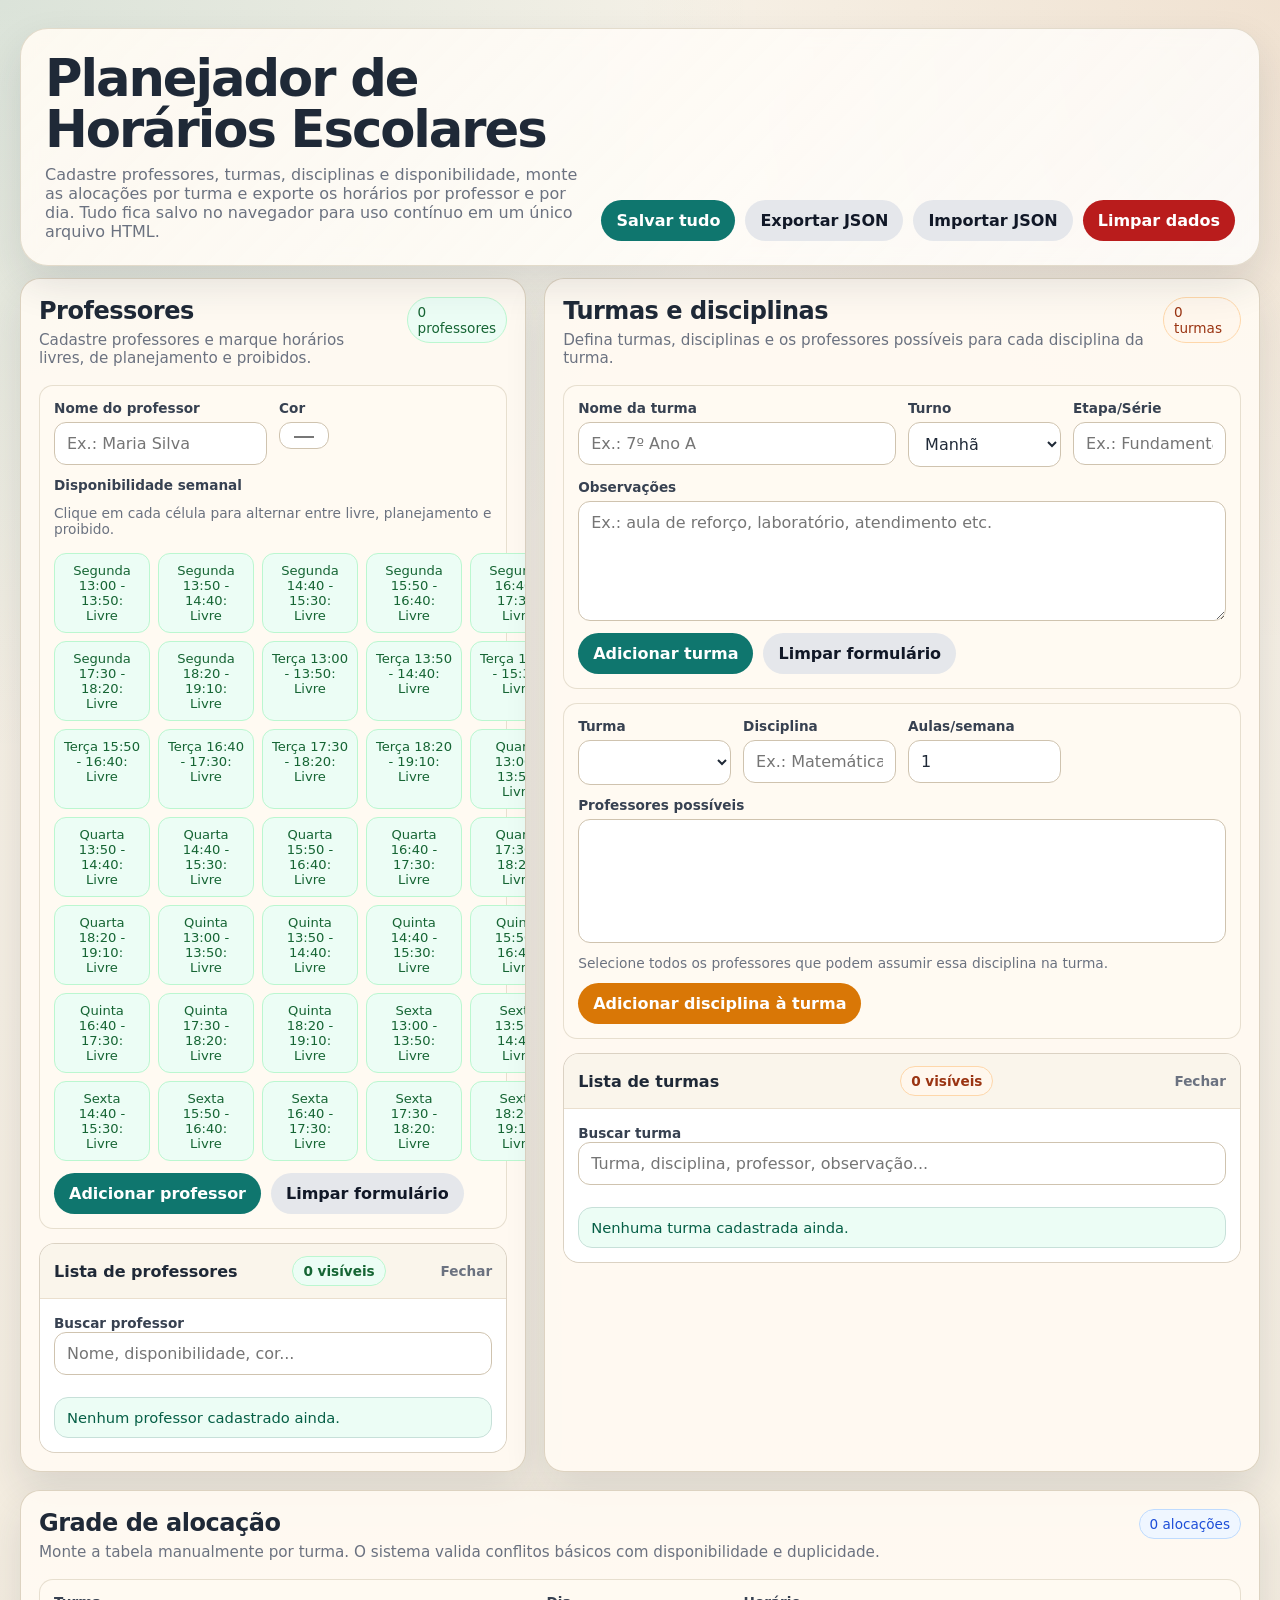
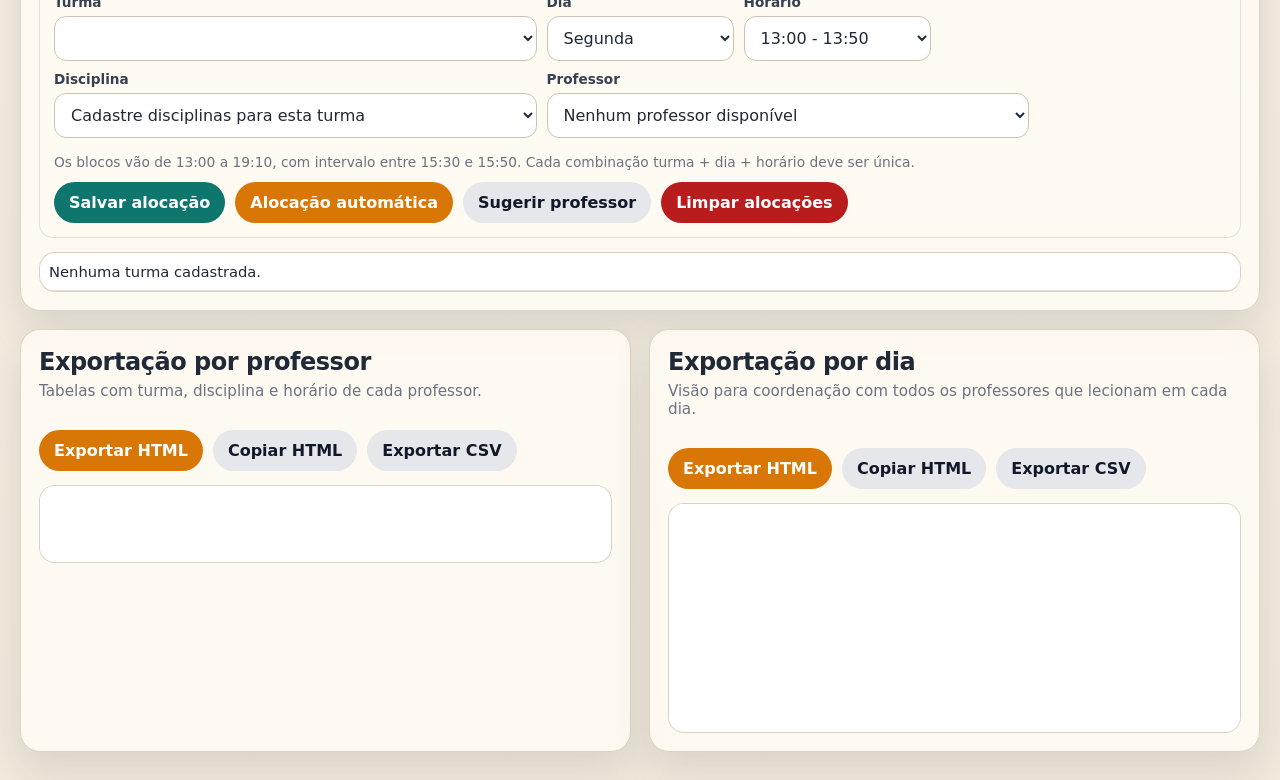
==== index.html @ a7132a52 "init" ====
<!DOCTYPE html>
<html lang="pt-BR">
<head>
  <meta charset="UTF-8" />
  <meta name="viewport" content="width=device-width, initial-scale=1.0" />
  <title>Planejador de Horários Escolares</title>
  <style>
    :root {
      --bg: #f3efe7;
      --panel: #fffaf2;
      --panel-2: #f7f0e3;
      --ink: #1f2937;
      --muted: #6b7280;
      --line: #d8cdb9;
      --accent: #0f766e;
      --accent-2: #b45309;
      --danger: #b91c1c;
      --success: #166534;
      --shadow: 0 18px 40px rgba(31, 41, 55, 0.12);
      --radius: 20px;
      --radius-sm: 14px;
      --slot: minmax(92px, 1fr);
    }

    * { box-sizing: border-box; }
    body {
      margin: 0;
      font-family: ui-sans-serif, system-ui, -apple-system, BlinkMacSystemFont, "Segoe UI", sans-serif;
      color: var(--ink);
      background:
        radial-gradient(circle at top left, rgba(15, 118, 110, 0.12), transparent 28%),
        radial-gradient(circle at top right, rgba(180, 83, 9, 0.10), transparent 24%),
        linear-gradient(180deg, #f7f2e8 0%, #f2eadc 100%);
      min-height: 100vh;
    }

    header {
      padding: 28px 20px 12px;
      max-width: 1500px;
      margin: 0 auto;
    }

    .hero {
      display: grid;
      grid-template-columns: 1.3fr auto;
      gap: 16px;
      align-items: end;
      padding: 24px;
      background: linear-gradient(135deg, rgba(255,250,242,0.95), rgba(255,255,255,0.75));
      border: 1px solid rgba(216, 205, 185, 0.7);
      border-radius: 28px;
      box-shadow: var(--shadow);
      backdrop-filter: blur(8px);
    }

    .hero h1 {
      margin: 0 0 10px;
      font-size: clamp(2rem, 4vw, 3.5rem);
      line-height: 1;
      letter-spacing: -0.04em;
    }

    .hero p {
      margin: 0;
      color: var(--muted);
      max-width: 72ch;
      font-size: 1rem;
    }

    .hero-actions {
      display: flex;
      gap: 10px;
      flex-wrap: wrap;
      justify-content: flex-end;
    }

    main {
      max-width: 1500px;
      margin: 0 auto;
      padding: 0 20px 28px;
    }

    .grid {
      display: grid;
      gap: 18px;
      grid-template-columns: repeat(12, 1fr);
    }

    .card {
      background: rgba(255, 250, 242, 0.92);
      border: 1px solid rgba(216, 205, 185, 0.85);
      border-radius: var(--radius);
      box-shadow: var(--shadow);
      overflow: hidden;
    }

    .card h2, .card h3 {
      margin: 0;
      letter-spacing: -0.02em;
    }

    .card-header {
      padding: 18px 18px 0;
      display: flex;
      justify-content: space-between;
      align-items: start;
      gap: 16px;
    }

    .card-header p {
      margin: 6px 0 0;
      color: var(--muted);
      font-size: 0.95rem;
    }

    .card-body { padding: 18px; }

    .panel {
      background: var(--panel);
      border: 1px solid rgba(216, 205, 185, 0.6);
      border-radius: var(--radius-sm);
      padding: 14px;
      margin-bottom: 14px;
    }

    .panel:last-child { margin-bottom: 0; }

    .form-grid {
      display: grid;
      gap: 12px;
      grid-template-columns: repeat(12, 1fr);
    }

    .field { grid-column: span 4; display: flex; flex-direction: column; gap: 6px; }
    .field.small { grid-column: span 2; }
    .field.medium { grid-column: span 3; }
    .field.large { grid-column: span 6; }
    .field.full { grid-column: 1 / -1; }

    label {
      font-size: 0.85rem;
      font-weight: 700;
      color: #374151;
    }

    input, select, textarea, button {
      font: inherit;
    }

    input, select, textarea {
      border: 1px solid #cfc3af;
      border-radius: 12px;
      background: #fff;
      padding: 11px 12px;
      color: var(--ink);
      outline: none;
    }

    input:focus, select:focus, textarea:focus {
      border-color: var(--accent);
      box-shadow: 0 0 0 3px rgba(15, 118, 110, 0.15);
    }

    textarea { min-height: 120px; resize: vertical; }

    .btn-row {
      display: flex;
      flex-wrap: wrap;
      gap: 10px;
      margin-top: 12px;
    }

    button {
      border: 0;
      border-radius: 999px;
      padding: 11px 15px;
      cursor: pointer;
      font-weight: 700;
      transition: transform 0.15s ease, opacity 0.15s ease, background 0.15s ease;
    }

    button:hover { transform: translateY(-1px); }
    button:active { transform: translateY(0); opacity: 0.92; }

    .primary { background: var(--accent); color: white; }
    .secondary { background: #d97706; color: white; }
    .ghost { background: #e5e7eb; color: #111827; }
    .danger { background: var(--danger); color: white; }
    .success { background: var(--success); color: white; }

    .list {
      display: grid;
      gap: 10px;
    }

    .collapsible-panel {
      margin-top: 14px;
      border: 1px solid rgba(207, 195, 175, 0.75);
      border-radius: 16px;
      background: #fff;
      overflow: hidden;
    }

    .collapsible-panel > summary {
      list-style: none;
      cursor: pointer;
      display: flex;
      align-items: center;
      justify-content: space-between;
      gap: 12px;
      padding: 12px 14px;
      background: #faf5eb;
      font-weight: 800;
      user-select: none;
    }

    .collapsible-panel > summary::-webkit-details-marker { display: none; }

    .collapsible-panel > summary::after {
      content: 'Abrir';
      font-size: 0.85rem;
      color: var(--muted);
      font-weight: 700;
    }

    .collapsible-panel[open] > summary::after { content: 'Fechar'; }

    .collapsible-content {
      padding: 14px;
      border-top: 1px solid #eadfce;
      background: #fff;
    }

    .search-box {
      margin-bottom: 12px;
    }

    .search-box input {
      width: 100%;
    }

    .item {
      border: 1px solid rgba(207, 195, 175, 0.75);
      border-radius: 14px;
      background: #fff;
      padding: 12px;
    }

    .item-top {
      display: flex;
      align-items: center;
      justify-content: space-between;
      gap: 12px;
      margin-bottom: 10px;
    }

    .item-title {
      font-weight: 800;
      font-size: 1rem;
    }

    .item-subtitle {
      color: var(--muted);
      font-size: 0.88rem;
      margin-top: 4px;
    }

    .chips {
      display: flex;
      flex-wrap: wrap;
      gap: 8px;
    }

    .chip {
      display: inline-flex;
      align-items: center;
      gap: 6px;
      padding: 6px 10px;
      border-radius: 999px;
      background: #eff6ff;
      color: #1d4ed8;
      font-size: 0.85rem;
      border: 1px solid #bfdbfe;
    }

    .chip.warm { background: #fff7ed; color: #9a3412; border-color: #fed7aa; }
    .chip.green { background: #ecfdf5; color: #166534; border-color: #bbf7d0; }
    .chip.red { background: #fef2f2; color: #b91c1c; border-color: #fecaca; }

    .availability {
      display: grid;
      gap: 8px;
      grid-template-columns: repeat(5, minmax(96px, 1fr));
      margin-top: 10px;
    }

    .availability .slot {
      border-radius: 12px;
      border: 1px solid #cfc3af;
      padding: 9px 8px;
      font-size: 0.82rem;
      text-align: center;
      cursor: pointer;
      user-select: none;
      background: #fff;
    }

    .availability .slot[data-state="free"] { background: #ecfdf5; border-color: #bbf7d0; color: #166534; }
    .availability .slot[data-state="planning"] { background: #fff7ed; border-color: #fdba74; color: #9a3412; }
    .availability .slot[data-state="forbidden"] { background: #fef2f2; border-color: #fecaca; color: #b91c1c; }

    .table-wrap {
      overflow: auto;
      border: 1px solid rgba(207, 195, 175, 0.75);
      border-radius: 16px;
      background: #fff;
    }

    table {
      border-collapse: collapse;
      width: 100%;
      min-width: 900px;
    }

    th, td {
      border-bottom: 1px solid #eadfce;
      padding: 10px 9px;
      vertical-align: top;
      text-align: left;
      font-size: 0.92rem;
    }

    th {
      background: #faf5eb;
      position: sticky;
      top: 0;
      z-index: 1;
    }

    .tag {
      display: inline-flex;
      align-items: center;
      gap: 6px;
      border-radius: 999px;
      padding: 4px 9px;
      margin: 0 6px 6px 0;
      background: #eff6ff;
      color: #1d4ed8;
      border: 1px solid #bfdbfe;
      font-size: 0.82rem;
      white-space: nowrap;
    }

    .tag.orange { background: #fff7ed; color: #9a3412; border-color: #fed7aa; }
    .tag.green { background: #ecfdf5; color: #166534; border-color: #bbf7d0; }
    .tag.gray { background: #f3f4f6; color: #374151; border-color: #d1d5db; }

    .schedule-grid {
      display: grid;
      gap: 10px;
      grid-template-columns: repeat(12, 1fr);
      align-items: start;
    }

    .schedule-grid .field.wide { grid-column: span 5; }
    .schedule-grid .field.narrow { grid-column: span 2; }
    .schedule-grid .field.xwide { grid-column: span 6; }

    .notice {
      border-radius: 14px;
      border: 1px solid #c7e0d9;
      background: #ecfdf5;
      color: #065f46;
      padding: 11px 12px;
      font-size: 0.92rem;
      margin-top: 10px;
    }

    .notice.warn {
      background: #fff7ed;
      border-color: #fed7aa;
      color: #9a3412;
    }

    .footer-actions {
      display: flex;
      flex-wrap: wrap;
      gap: 10px;
      margin-top: 14px;
    }

    .helper {
      color: var(--muted);
      font-size: 0.86rem;
      margin-top: 6px;
    }

    .hidden { display: none !important; }

    @media (max-width: 1100px) {
      .hero { grid-template-columns: 1fr; }
      .hero-actions { justify-content: flex-start; }
      .field, .field.small, .field.medium, .field.large, .schedule-grid .field.wide, .schedule-grid .field.narrow, .schedule-grid .field.xwide {
        grid-column: 1 / -1;
      }
      .availability { grid-template-columns: repeat(3, minmax(88px, 1fr)); }
    }

    @media (max-width: 700px) {
      .availability { grid-template-columns: repeat(2, minmax(88px, 1fr)); }
      .card-header, .item-top { flex-direction: column; align-items: flex-start; }
      table { min-width: 760px; }
    }
  </style>
</head>
<body>
  <header>
    <div class="hero">
      <div>
        <h1>Planejador de Horários Escolares</h1>
        <p>
          Cadastre professores, turmas, disciplinas e disponibilidade, monte as alocações por turma e exporte os horários por professor e por dia.
          Tudo fica salvo no navegador para uso contínuo em um único arquivo HTML.
        </p>
      </div>
      <div class="hero-actions">
        <button class="primary" id="btnSaveAll">Salvar tudo</button>
        <button class="ghost" id="btnExportJson">Exportar JSON</button>
        <button class="ghost" id="btnImportJson">Importar JSON</button>
        <button class="danger" id="btnResetAll">Limpar dados</button>
      </div>
    </div>
  </header>

  <main>
    <div class="grid">
      <section class="card" style="grid-column: span 5;">
        <div class="card-header">
          <div>
            <h2>Professores</h2>
            <p>Cadastre professores e marque horários livres, de planejamento e proibidos.</p>
          </div>
          <span class="chip green" id="teachersCount">0 professores</span>
        </div>
        <div class="card-body">
          <div class="panel">
            <div class="form-grid">
              <div class="field large">
                <label for="teacherName">Nome do professor</label>
                <input id="teacherName" placeholder="Ex.: Maria Silva" />
              </div>
              <div class="field medium">
                <label for="teacherColor">Cor</label>
                <input id="teacherColor" type="color" value="#0f766e" />
              </div>
              <div class="field full">
                <label>Disponibilidade semanal</label>
                <div class="helper">Clique em cada célula para alternar entre livre, planejamento e proibido.</div>
                <div class="availability" id="teacherAvailability"></div>
              </div>
            </div>
            <div class="btn-row">
              <button class="primary" id="btnAddTeacher">Adicionar professor</button>
              <button class="ghost" id="btnClearTeacherForm">Limpar formulário</button>
            </div>
          </div>
          <details class="collapsible-panel" id="teachersPanel">
            <summary>
              <span>Lista de professores</span>
              <span class="chip green" id="teachersVisibleCount">0 visíveis</span>
            </summary>
            <div class="collapsible-content">
              <div class="search-box">
                <label for="teacherSearch">Buscar professor</label>
                <input id="teacherSearch" placeholder="Nome, disponibilidade, cor..." />
              </div>
              <div class="list" id="teachersList"></div>
            </div>
          </details>
        </div>
      </section>

      <section class="card" style="grid-column: span 7;">
        <div class="card-header">
          <div>
            <h2>Turmas e disciplinas</h2>
            <p>Defina turmas, disciplinas e os professores possíveis para cada disciplina da turma.</p>
          </div>
          <span class="chip warm" id="classesCount">0 turmas</span>
        </div>
        <div class="card-body">
          <div class="panel">
            <div class="form-grid">
              <div class="field large">
                <label for="className">Nome da turma</label>
                <input id="className" placeholder="Ex.: 7º Ano A" />
              </div>
              <div class="field medium">
                <label for="classShift">Turno</label>
                <select id="classShift">
                  <option value="Manhã">Manhã</option>
                  <option value="Tarde">Tarde</option>
                  <option value="Noite">Noite</option>
                </select>
              </div>
              <div class="field medium">
                <label for="classGrade">Etapa/Série</label>
                <input id="classGrade" placeholder="Ex.: Fundamental II" />
              </div>
              <div class="field full">
                <label for="classNotes">Observações</label>
                <textarea id="classNotes" placeholder="Ex.: aula de reforço, laboratório, atendimento etc."></textarea>
              </div>
            </div>
            <div class="btn-row">
              <button class="primary" id="btnAddClass">Adicionar turma</button>
              <button class="ghost" id="btnClearClassForm">Limpar formulário</button>
            </div>
          </div>
          <div class="panel">
            <div class="form-grid">
              <div class="field medium">
                <label for="subjectClass">Turma</label>
                <select id="subjectClass"></select>
              </div>
              <div class="field medium">
                <label for="subjectName">Disciplina</label>
                <input id="subjectName" placeholder="Ex.: Matemática" />
              </div>
              <div class="field medium">
                <label for="subjectWeekly">Aulas/semana</label>
                <input id="subjectWeekly" type="number" min="0" value="1" />
              </div>
              <div class="field full">
                <label for="subjectTeachers">Professores possíveis</label>
                <select id="subjectTeachers" multiple size="5"></select>
                <div class="helper">Selecione todos os professores que podem assumir essa disciplina na turma.</div>
              </div>
            </div>
            <div class="btn-row">
              <button class="secondary" id="btnAddSubject">Adicionar disciplina à turma</button>
            </div>
          </div>
          <details class="collapsible-panel" id="classesPanel">
            <summary>
              <span>Lista de turmas</span>
              <span class="chip warm" id="classesVisibleCount">0 visíveis</span>
            </summary>
            <div class="collapsible-content">
              <div class="search-box">
                <label for="classSearch">Buscar turma</label>
                <input id="classSearch" placeholder="Turma, disciplina, professor, observação..." />
              </div>
              <div class="list" id="classesList"></div>
            </div>
          </details>
        </div>
      </section>

      <section class="card" style="grid-column: span 12;">
        <div class="card-header">
          <div>
            <h2>Grade de alocação</h2>
            <p>Monte a tabela manualmente por turma. O sistema valida conflitos básicos com disponibilidade e duplicidade.</p>
          </div>
          <span class="chip" id="allocationsCount">0 alocações</span>
        </div>
        <div class="card-body">
          <div class="panel">
            <div class="schedule-grid">
              <div class="field wide">
                <label for="scheduleClass">Turma</label>
                <select id="scheduleClass"></select>
              </div>
              <div class="field narrow">
                <label for="scheduleDay">Dia</label>
                <select id="scheduleDay"></select>
              </div>
              <div class="field narrow">
                <label for="schedulePeriod">Horário</label>
                <select id="schedulePeriod"></select>
              </div>
              <div class="field wide">
                <label for="scheduleSubject">Disciplina</label>
                <select id="scheduleSubject"></select>
              </div>
              <div class="field wide">
                <label for="scheduleTeacher">Professor</label>
                <select id="scheduleTeacher"></select>
              </div>
              <div class="field full">
                <div class="helper">Os blocos vão de 13:00 a 19:10, com intervalo entre 15:30 e 15:50. Cada combinação turma + dia + horário deve ser única.</div>
              </div>
            </div>
            <div class="btn-row">
              <button class="primary" id="btnAddAllocation">Salvar alocação</button>
              <button class="secondary" id="btnAutoAllocate">Alocação automática</button>
              <button class="ghost" id="btnAutoSuggest">Sugerir professor</button>
              <button class="danger" id="btnClearAllocations">Limpar alocações</button>
            </div>
            <div class="notice warn hidden" id="allocationWarning"></div>
          </div>
          <div class="table-wrap">
            <table id="scheduleTable"></table>
          </div>
        </div>
      </section>

      <section class="card" style="grid-column: span 6;">
        <div class="card-header">
          <div>
            <h2>Exportação por professor</h2>
            <p>Tabelas com turma, disciplina e horário de cada professor.</p>
          </div>
        </div>
        <div class="card-body">
          <div class="btn-row">
            <button class="secondary" id="btnExportTeachersHtml">Exportar HTML</button>
            <button class="ghost" id="btnCopyTeachersHtml">Copiar HTML</button>
            <button class="ghost" id="btnExportTeachersCsv">Exportar CSV</button>
          </div>
          <div class="table-wrap" style="margin-top: 14px;">
            <table id="teachersExportTable"></table>
          </div>
        </div>
      </section>

      <section class="card" style="grid-column: span 6;">
        <div class="card-header">
          <div>
            <h2>Exportação por dia</h2>
            <p>Visão para coordenação com todos os professores que lecionam em cada dia.</p>
          </div>
        </div>
        <div class="card-body">
          <div class="btn-row">
            <button class="secondary" id="btnExportDaysHtml">Exportar HTML</button>
            <button class="ghost" id="btnCopyDaysHtml">Copiar HTML</button>
            <button class="ghost" id="btnExportDaysCsv">Exportar CSV</button>
          </div>
          <div class="table-wrap" style="margin-top: 14px;">
            <table id="daysExportTable"></table>
          </div>
        </div>
      </section>
    </div>
  </main>

  <input id="fileImport" type="file" accept="application/json" class="hidden" />

  <script>
    const STORAGE_KEY = 'planejador-horarios-escolares-v1';
    const DAYS = ['Segunda', 'Terça', 'Quarta', 'Quinta', 'Sexta'];
    const PERIOD_SLOTS = [
      { key: '1', label: '13:00 - 13:50' },
      { key: '2', label: '13:50 - 14:40' },
      { key: '3', label: '14:40 - 15:30' },
      { key: '4', label: '15:50 - 16:40' },
      { key: '5', label: '16:40 - 17:30' },
      { key: '6', label: '17:30 - 18:20' },
      { key: '7', label: '18:20 - 19:10' }
    ];
    const PERIOD_KEYS = PERIOD_SLOTS.map((slot) => slot.key);
    const AVAIL_STATES = ['free', 'planning', 'forbidden'];
    const AVAIL_LABELS = { free: 'Livre', planning: 'Planejamento', forbidden: 'Proibido' };
    const DEFAULT_STATE = 'free';

    const state = loadState();
    let teacherAvailabilityDraft = createBlankAvailability();
    let editingTeacherId = null;

    const els = {
      teacherName: document.getElementById('teacherName'),
      teacherColor: document.getElementById('teacherColor'),
      teacherAvailability: document.getElementById('teacherAvailability'),
      teacherSearch: document.getElementById('teacherSearch'),
      teachersList: document.getElementById('teachersList'),
      teachersCount: document.getElementById('teachersCount'),
      teachersVisibleCount: document.getElementById('teachersVisibleCount'),
      teachersPanel: document.getElementById('teachersPanel'),
      btnAddTeacher: document.getElementById('btnAddTeacher'),
      btnClearTeacherForm: document.getElementById('btnClearTeacherForm'),
      className: document.getElementById('className'),
      classShift: document.getElementById('classShift'),
      classGrade: document.getElementById('classGrade'),
      classNotes: document.getElementById('classNotes'),
      classSearch: document.getElementById('classSearch'),
      classesList: document.getElementById('classesList'),
      classesCount: document.getElementById('classesCount'),
      classesVisibleCount: document.getElementById('classesVisibleCount'),
      classesPanel: document.getElementById('classesPanel'),
      btnAddClass: document.getElementById('btnAddClass'),
      btnClearClassForm: document.getElementById('btnClearClassForm'),
      subjectClass: document.getElementById('subjectClass'),
      subjectName: document.getElementById('subjectName'),
      subjectWeekly: document.getElementById('subjectWeekly'),
      subjectTeachers: document.getElementById('subjectTeachers'),
      btnAddSubject: document.getElementById('btnAddSubject'),
      scheduleClass: document.getElementById('scheduleClass'),
      scheduleDay: document.getElementById('scheduleDay'),
      schedulePeriod: document.getElementById('schedulePeriod'),
      scheduleSubject: document.getElementById('scheduleSubject'),
      scheduleTeacher: document.getElementById('scheduleTeacher'),
      btnAddAllocation: document.getElementById('btnAddAllocation'),
      btnAutoAllocate: document.getElementById('btnAutoAllocate'),
      btnAutoSuggest: document.getElementById('btnAutoSuggest'),
      btnClearAllocations: document.getElementById('btnClearAllocations'),
      allocationWarning: document.getElementById('allocationWarning'),
      scheduleTable: document.getElementById('scheduleTable'),
      teachersExportTable: document.getElementById('teachersExportTable'),
      daysExportTable: document.getElementById('daysExportTable'),
      allocationsCount: document.getElementById('allocationsCount'),
      btnSaveAll: document.getElementById('btnSaveAll'),
      btnExportJson: document.getElementById('btnExportJson'),
      btnImportJson: document.getElementById('btnImportJson'),
      btnResetAll: document.getElementById('btnResetAll'),
      fileImport: document.getElementById('fileImport'),
      btnExportTeachersHtml: document.getElementById('btnExportTeachersHtml'),
      btnCopyTeachersHtml: document.getElementById('btnCopyTeachersHtml'),
      btnExportTeachersCsv: document.getElementById('btnExportTeachersCsv'),
      btnExportDaysHtml: document.getElementById('btnExportDaysHtml'),
      btnCopyDaysHtml: document.getElementById('btnCopyDaysHtml'),
      btnExportDaysCsv: document.getElementById('btnExportDaysCsv')
    };

    function loadState() {
      try {
        const raw = localStorage.getItem(STORAGE_KEY);
        if (!raw) return { teachers: [], classes: [], allocations: [] };
        const parsed = JSON.parse(raw);
        return {
          teachers: Array.isArray(parsed.teachers) ? parsed.teachers : [],
          classes: Array.isArray(parsed.classes) ? parsed.classes : [],
          allocations: Array.isArray(parsed.allocations) ? parsed.allocations : []
        };
      } catch (error) {
        return { teachers: [], classes: [], allocations: [] };
      }
    }

    function saveState() {
      localStorage.setItem(STORAGE_KEY, JSON.stringify(state));
      renderAll();
    }

    function uid(prefix) {
      return `${prefix}_${Math.random().toString(36).slice(2, 9)}_${Date.now().toString(36)}`;
    }

    function getPeriodSlot(periodKey) {
      return PERIOD_SLOTS.find((slot) => slot.key === String(periodKey));
    }

    function getPeriodLabel(periodKey) {
      return getPeriodSlot(periodKey)?.label || String(periodKey);
    }

    function createBlankAvailability(source = {}) {
      const availability = {};
      DAYS.forEach((day) => {
        availability[day] = {};
        PERIOD_KEYS.forEach((period) => {
          availability[day][period] = source?.[day]?.[period] || DEFAULT_STATE;
        });
      });
      return availability;
    }

    function normalizeTeacher(teacher) {
      return {
        id: teacher.id || uid('teacher'),
        name: teacher.name || '',
        color: teacher.color || '#0f766e',
        availability: createBlankAvailability(teacher.availability)
      };
    }

    function normalizeClass(room) {
      return {
        id: room.id || uid('class'),
        name: room.name || '',
        shift: room.shift || 'Manhã',
        grade: room.grade || '',
        notes: room.notes || '',
        subjects: Array.isArray(room.subjects) ? room.subjects.map((subject) => ({
          id: subject.id || uid('subject'),
          name: subject.name || '',
          weekly: Number(subject.weekly || 0),
          teacherIds: Array.isArray(subject.teacherIds) ? subject.teacherIds : []
        })) : []
      };
    }

    function setMessage(target, text, visible = true) {
      target.textContent = text;
      target.classList.toggle('hidden', !visible);
    }

    function clearTeacherForm() {
      els.teacherName.value = '';
      els.teacherColor.value = '#0f766e';
      editingTeacherId = null;
      teacherAvailabilityDraft = createBlankAvailability();
      renderTeacherAvailabilityEditor();
      updateTeacherFormButton();
    }

    function clearClassForm() {
      els.className.value = '';
      els.classShift.value = 'Manhã';
      els.classGrade.value = '';
      els.classNotes.value = '';
    }

    function renderTeacherAvailabilityEditor() {
      els.teacherAvailability.innerHTML = '';
      DAYS.forEach((day) => {
        PERIOD_KEYS.forEach((period) => {
          const slot = document.createElement('div');
          slot.className = 'slot';
          slot.dataset.day = day;
          slot.dataset.period = period;
          slot.dataset.state = teacherAvailabilityDraft[day][period];
          slot.textContent = `${day} ${getPeriodLabel(period)}: ${AVAIL_LABELS[teacherAvailabilityDraft[day][period]]}`;
          slot.addEventListener('click', () => {
            const currentIndex = AVAIL_STATES.indexOf(teacherAvailabilityDraft[day][period]);
            const next = AVAIL_STATES[(currentIndex + 1) % AVAIL_STATES.length];
            teacherAvailabilityDraft[day][period] = next;
            renderTeacherAvailabilityEditor();
          });
          els.teacherAvailability.appendChild(slot);
        });
      });
    }

    function renderTeacherCards() {
      const query = (els.teacherSearch.value || '').trim().toLowerCase();
      const filteredTeachers = state.teachers.filter((teacher) => matchesTeacherSearch(teacher, query));
      els.teachersVisibleCount.textContent = `${filteredTeachers.length} visíveis`;
      els.teachersList.innerHTML = '';
      els.teachersCount.textContent = `${state.teachers.length} professor${state.teachers.length === 1 ? '' : 'es'}`;
      if (!state.teachers.length) {
        els.teachersList.innerHTML = '<div class="notice">Nenhum professor cadastrado ainda.</div>';
        return;
      }
      if (!filteredTeachers.length) {
        els.teachersList.innerHTML = '<div class="notice">Nenhum professor encontrado para a busca.</div>';
        return;
      }
      filteredTeachers.forEach((teacher) => {
        const item = document.createElement('div');
        item.className = 'item';
        const freeCount = countAvailability(teacher.availability, 'free');
        const planningCount = countAvailability(teacher.availability, 'planning');
        const forbiddenCount = countAvailability(teacher.availability, 'forbidden');
        item.innerHTML = `
          <div class="item-top">
            <div>
              <div class="item-title">${escapeHtml(teacher.name)}</div>
              <div class="item-subtitle">${freeCount} livres, ${planningCount} planejamento, ${forbiddenCount} proibidos</div>
            </div>
            <div class="btn-row" style="margin-top:0;">
              <button class="ghost" data-action="edit">Editar</button>
              <button class="ghost" data-action="duplicate">Duplicar</button>
              <button class="danger" data-action="delete">Excluir</button>
            </div>
          </div>
          <div class="chips">
            <span class="chip" style="background:${teacher.color}18;color:${teacher.color};border-color:${teacher.color}33;">${escapeHtml(teacher.name)}</span>
          </div>
          <div class="availability"></div>
        `;
        const availabilityWrap = item.querySelector('.availability');
        DAYS.forEach((day) => {
          PERIOD_KEYS.forEach((period) => {
            const stateClass = teacher.availability[day][period];
            const slot = document.createElement('div');
            slot.className = 'slot';
            slot.dataset.state = stateClass;
            slot.textContent = `${day.slice(0, 3)} ${getPeriodLabel(period)}: ${AVAIL_LABELS[stateClass]}`;
            availabilityWrap.appendChild(slot);
          });
        });
        item.querySelector('[data-action="delete"]').addEventListener('click', () => deleteTeacher(teacher.id));
        item.querySelector('[data-action="edit"]').addEventListener('click', () => editTeacher(teacher.id));
        item.querySelector('[data-action="duplicate"]').addEventListener('click', () => duplicateTeacher(teacher.id));
        els.teachersList.appendChild(item);
      });
    }

    function updateTeacherFormButton() {
      els.btnAddTeacher.textContent = editingTeacherId ? 'Salvar professor' : 'Adicionar professor';
    }

    function renderClassCards() {
      const query = (els.classSearch.value || '').trim().toLowerCase();
      const filteredClasses = state.classes.filter((room) => matchesClassSearch(room, query));
      els.classesVisibleCount.textContent = `${filteredClasses.length} visíveis`;
      els.classesList.innerHTML = '';
      els.classesCount.textContent = `${state.classes.length} turma${state.classes.length === 1 ? '' : 's'}`;
      if (!state.classes.length) {
        els.classesList.innerHTML = '<div class="notice">Nenhuma turma cadastrada ainda.</div>';
        return;
      }
      if (!filteredClasses.length) {
        els.classesList.innerHTML = '<div class="notice">Nenhuma turma encontrada para a busca.</div>';
        return;
      }
      filteredClasses.forEach((room) => {
        const item = document.createElement('div');
        item.className = 'item';
        const subjectTags = room.subjects.length
          ? room.subjects.map((subject) => {
              const teacherNames = subject.teacherIds.map((id) => getTeacherById(id)?.name).filter(Boolean);
              return `<span class="tag ${teacherNames.length ? 'green' : 'gray'}">${escapeHtml(subject.name)} • ${subject.weekly}aulas • ${escapeHtml(teacherNames.join(', ') || 'sem professor')}</span>`;
            }).join('')
          : '<span class="tag gray">Sem disciplinas</span>';
        item.innerHTML = `
          <div class="item-top">
            <div>
              <div class="item-title">${escapeHtml(room.name)}</div>
              <div class="item-subtitle">${escapeHtml(room.shift)} ${room.grade ? '• ' + escapeHtml(room.grade) : ''}</div>
            </div>
            <div class="btn-row" style="margin-top:0;">
              <button class="ghost" data-action="duplicate">Duplicar</button>
              <button class="danger" data-action="delete">Excluir</button>
            </div>
          </div>
          <div class="chips">${subjectTags}</div>
          ${room.notes ? `<div class="notice" style="margin-top:10px;">${escapeHtml(room.notes)}</div>` : ''}
        `;
        item.querySelector('[data-action="delete"]').addEventListener('click', () => deleteClass(room.id));
        item.querySelector('[data-action="duplicate"]').addEventListener('click', () => duplicateClass(room.id));
        els.classesList.appendChild(item);
      });
    }

    function renderDropdowns() {
      fillSelect(els.subjectClass, state.classes.map((room) => ({ value: room.id, label: room.name })));
      fillSelect(els.scheduleClass, state.classes.map((room) => ({ value: room.id, label: room.name })));
      fillSelect(els.scheduleDay, DAYS.map((day) => ({ value: day, label: day })));
      fillSelect(els.schedulePeriod, PERIOD_SLOTS.map((slot) => ({ value: slot.key, label: slot.label })));
      fillSelect(els.subjectTeachers, state.teachers.map((teacher) => ({ value: teacher.id, label: teacher.name })));
      updateSubjectOptions();
      updateTeacherOptions();
    }

    function fillSelect(select, items) {
      const current = select.value;
      select.innerHTML = '';
      items.forEach((item) => {
        const option = document.createElement('option');
        option.value = item.value;
        option.textContent = item.label;
        select.appendChild(option);
      });
      if (items.some((item) => item.value === current)) select.value = current;
    }

    function updateSubjectOptions() {
      const classId = els.scheduleClass.value || state.classes[0]?.id;
      const room = state.classes.find((item) => item.id === classId);
      const current = els.scheduleSubject.value;
      els.scheduleSubject.innerHTML = '';
      if (!room || !room.subjects.length) {
        const option = document.createElement('option');
        option.value = '';
        option.textContent = 'Cadastre disciplinas para esta turma';
        els.scheduleSubject.appendChild(option);
        updateTeacherOptions();
        return;
      }
      room.subjects.forEach((subject) => {
        const option = document.createElement('option');
        option.value = subject.id;
        option.textContent = `${subject.name} (${subject.weekly} aulas)`;
        els.scheduleSubject.appendChild(option);
      });
      if (room.subjects.some((subject) => subject.id === current)) els.scheduleSubject.value = current;
      updateTeacherOptions();
    }

    function updateTeacherOptions() {
      const classId = els.scheduleClass.value || state.classes[0]?.id;
      const room = state.classes.find((item) => item.id === classId);
      const subject = room?.subjects.find((item) => item.id === els.scheduleSubject.value);
      const current = els.scheduleTeacher.value;
      els.scheduleTeacher.innerHTML = '';
      const candidates = subject?.teacherIds?.length
        ? subject.teacherIds.map((id) => getTeacherById(id)).filter(Boolean)
        : state.teachers;
      if (!candidates.length) {
        const option = document.createElement('option');
        option.value = '';
        option.textContent = 'Nenhum professor disponível';
        els.scheduleTeacher.appendChild(option);
        return;
      }
      candidates.forEach((teacher) => {
        const option = document.createElement('option');
        option.value = teacher.id;
        option.textContent = teacher.name;
        els.scheduleTeacher.appendChild(option);
      });
      if (candidates.some((teacher) => teacher.id === current)) els.scheduleTeacher.value = current;
    }

    function renderScheduleTable() {
      els.allocationsCount.textContent = `${state.allocations.length} alocaç${state.allocations.length === 1 ? 'ão' : 'ões'}`;
      if (!state.classes.length) {
        els.scheduleTable.innerHTML = '<tr><td>Nenhuma turma cadastrada.</td></tr>';
        return;
      }
      const room = state.classes.find((item) => item.id === els.scheduleClass.value) || state.classes[0];
      const allocationsByKey = new Map(
        state.allocations
          .filter((allocation) => allocation.classId === room.id)
          .map((allocation) => [`${allocation.day}-${allocation.period}`, allocation])
      );
      const header = ['Dia', ...PERIOD_SLOTS.map((slot) => slot.label), 'Ações'];
      let html = '<thead><tr>' + header.map((value) => `<th>${escapeHtml(value)}</th>`).join('') + '</tr></thead><tbody>';
      DAYS.forEach((day) => {
        html += `<tr><th>${escapeHtml(day)}</th>`;
        PERIOD_KEYS.forEach((period) => {
          const allocation = allocationsByKey.get(`${day}-${period}`);
          if (!allocation) {
            html += '<td>—</td>';
            return;
          }
          const teacher = getTeacherById(allocation.teacherId);
          html += `<td><strong>${escapeHtml(allocation.subjectName)}</strong><br>${teacher ? escapeHtml(teacher.name) : 'Professor removido'}</td>`;
        });
        html += `<td><button class="ghost" data-clear="${day}">Limpar linha</button></td>`;
        html += '</tr>';
      });
      html += '</tbody>';
      els.scheduleTable.innerHTML = html;
      els.scheduleTable.querySelectorAll('[data-clear]').forEach((button) => {
        button.addEventListener('click', () => clearDayAllocations(room.id, button.dataset.clear));
      });
    }

    function renderTeachersExport() {
      const header = ['Professor', ...DAYS.map((day) => day)];
      let html = '<thead><tr>' + header.map((value) => `<th>${escapeHtml(value)}</th>`).join('') + '</tr></thead><tbody>';
      if (!state.teachers.length) {
        html += '<tr><td colspan="6">Sem professores cadastrados.</td></tr>';
      } else {
        state.teachers.forEach((teacher) => {
          html += `<tr><th>${escapeHtml(teacher.name)}</th>`;
          DAYS.forEach((day) => {
            const rows = state.allocations
              .filter((allocation) => allocation.teacherId === teacher.id && allocation.day === day)
              .sort(compareAllocations);
            const content = rows.length
              ? rows.map((allocation) => `<div class="tag">${escapeHtml(getPeriodLabel(allocation.period))} • ${escapeHtml(allocation.className)} • ${escapeHtml(allocation.subjectName)}</div>`).join('')
              : '—';
            html += `<td>${content}</td>`;
          });
          html += '</tr>';
        });
      }
      html += '</tbody>';
      els.teachersExportTable.innerHTML = html;
    }

    function renderDaysExport() {
      const header = ['Dia', 'Professores', 'Turmas/disciplinas'];
      let html = '<thead><tr>' + header.map((value) => `<th>${escapeHtml(value)}</th>`).join('') + '</tr></thead><tbody>';
      DAYS.forEach((day) => {
        const allocations = state.allocations.filter((allocation) => allocation.day === day).sort(compareAllocations);
        const teachers = unique(allocations.map((allocation) => getTeacherById(allocation.teacherId)?.name).filter(Boolean));
        const classes = allocations.map((allocation) => `${getPeriodLabel(allocation.period)} • ${allocation.className} • ${allocation.subjectName}`).join('<br>') || '—';
        html += `<tr><th>${escapeHtml(day)}</th><td>${teachers.map((teacher) => `<span class="tag green">${escapeHtml(teacher)}</span>`).join('') || '—'}</td><td>${classes}</td></tr>`;
      });
      html += '</tbody>';
      els.daysExportTable.innerHTML = html;
    }

    function renderAll() {
      renderDropdowns();
      renderTeacherCards();
      renderClassCards();
      renderScheduleTable();
      renderTeachersExport();
      renderDaysExport();
      updateWarning('');
    }

    function getTeacherById(id) {
      return state.teachers.find((teacher) => teacher.id === id);
    }

    function getClassById(id) {
      return state.classes.find((room) => room.id === id);
    }

    function matchesTeacherSearch(teacher, query) {
      if (!query) return true;
      const availabilityText = DAYS.flatMap((day) => PERIOD_KEYS.map((period) => `${day} ${getPeriodLabel(period)} ${teacher.availability?.[day]?.[period] || ''}`)).join(' ');
      return [teacher.name, teacher.color, availabilityText]
        .join(' ')
        .toLowerCase()
        .includes(query);
    }

    function matchesClassSearch(room, query) {
      if (!query) return true;
      const subjectsText = room.subjects
        .map((subject) => {
          const teacherNames = subject.teacherIds.map((id) => getTeacherById(id)?.name).filter(Boolean).join(' ');
          return `${subject.name} ${subject.weekly} ${teacherNames}`;
        })
        .join(' ');
      return [room.name, room.shift, room.grade, room.notes, subjectsText]
        .join(' ')
        .toLowerCase()
        .includes(query);
    }

    function countAvailability(availability, stateName) {
      let count = 0;
      DAYS.forEach((day) => {
        PERIOD_KEYS.forEach((period) => {
          if (availability?.[day]?.[period] === stateName) count += 1;
        });
      });
      return count;
    }

    function escapeHtml(value) {
      return String(value ?? '')
        .replaceAll('&', '&amp;')
        .replaceAll('<', '&lt;')
        .replaceAll('>', '&gt;')
        .replaceAll('"', '&quot;')
        .replaceAll("'", '&#39;');
    }

    function unique(list) {
      return [...new Set(list)];
    }

    function compareAllocations(a, b) {
      const dayDiff = DAYS.indexOf(a.day) - DAYS.indexOf(b.day);
      if (dayDiff !== 0) return dayDiff;
      return PERIOD_KEYS.indexOf(String(a.period)) - PERIOD_KEYS.indexOf(String(b.period));
    }

    function deleteTeacher(id) {
      if (!confirm('Excluir este professor? As alocações vinculadas serão removidas.')) return;
      state.teachers = state.teachers.filter((teacher) => teacher.id !== id);
      state.allocations = state.allocations.filter((allocation) => allocation.teacherId !== id);
      state.classes = state.classes.map((room) => ({
        ...room,
        subjects: room.subjects.map((subject) => ({
          ...subject,
          teacherIds: subject.teacherIds.filter((teacherId) => teacherId !== id)
        }))
      }));
      saveState();
    }

    function duplicateTeacher(id) {
      const teacher = getTeacherById(id);
      if (!teacher) return;
      state.teachers.push(normalizeTeacher({
        ...teacher,
        id: uid('teacher'),
        name: `${teacher.name} (cópia)`
      }));
      saveState();
    }

    function editTeacher(id) {
      const teacher = getTeacherById(id);
      if (!teacher) return;
      editingTeacherId = id;
      els.teacherName.value = teacher.name;
      els.teacherColor.value = teacher.color;
      teacherAvailabilityDraft = createBlankAvailability(teacher.availability);
      renderTeacherAvailabilityEditor();
      updateTeacherFormButton();
      els.teacherName.focus();
      window.scrollTo({ top: 0, behavior: 'smooth' });
    }

    function deleteClass(id) {
      if (!confirm('Excluir esta turma? As disciplinas e alocações vinculadas serão removidas.')) return;
      state.classes = state.classes.filter((room) => room.id !== id);
      state.allocations = state.allocations.filter((allocation) => allocation.classId !== id);
      saveState();
    }

    function duplicateClass(id) {
      const room = getClassById(id);
      if (!room) return;
      state.classes.push(normalizeClass({
        ...room,
        id: uid('class'),
        name: `${room.name} (cópia)`
      }));
      saveState();
    }

    function addTeacher() {
      const name = els.teacherName.value.trim();
      if (!name) return alert('Informe o nome do professor.');
      const payload = normalizeTeacher({
        id: editingTeacherId || uid('teacher'),
        name,
        color: els.teacherColor.value,
        availability: teacherAvailabilityDraft
      });
      if (editingTeacherId) {
        state.teachers = state.teachers.map((teacher) => teacher.id === editingTeacherId ? payload : teacher);
        state.allocations = state.allocations.map((allocation) => allocation.teacherId === editingTeacherId
          ? { ...allocation, teacherName: name }
          : allocation);
      } else {
        state.teachers.push(payload);
      }
      clearTeacherForm();
      saveState();
    }

    function addClass() {
      const name = els.className.value.trim();
      if (!name) return alert('Informe o nome da turma.');
      state.classes.push(normalizeClass({
        id: uid('class'),
        name,
        shift: els.classShift.value,
        grade: els.classGrade.value.trim(),
        notes: els.classNotes.value.trim(),
        subjects: []
      }));
      clearClassForm();
      saveState();
    }

    function addSubject() {
      const room = getClassById(els.subjectClass.value);
      const name = els.subjectName.value.trim();
      const weekly = Number(els.subjectWeekly.value || 0);
      const teacherIds = [...els.subjectTeachers.selectedOptions].map((option) => option.value);
      if (!room) return alert('Selecione uma turma.');
      if (!name) return alert('Informe a disciplina.');
      if (weekly < 0) return alert('Carga semanal inválida.');
      room.subjects.push({
        id: uid('subject'),
        name,
        weekly,
        teacherIds
      });
      els.subjectName.value = '';
      els.subjectWeekly.value = '1';
      [...els.subjectTeachers.options].forEach((option) => (option.selected = false));
      saveState();
    }

    function addAllocation() {
      const classId = els.scheduleClass.value;
      const day = els.scheduleDay.value;
      const period = els.schedulePeriod.value;
      const subjectId = els.scheduleSubject.value;
      const teacherId = els.scheduleTeacher.value;
      const room = getClassById(classId);
      const subject = room?.subjects.find((item) => item.id === subjectId);
      const teacher = getTeacherById(teacherId);
      if (!room || !subject || !teacher) return alert('Preencha turma, disciplina e professor.');
      const subjectName = subject.name;
      const teacherAllowed = !subject.teacherIds.length || subject.teacherIds.includes(teacherId);
      if (!teacherAllowed) {
        return alert('Este professor não está habilitado para essa disciplina na turma.');
      }
      const teacherAvailability = teacher.availability?.[day]?.[period] || DEFAULT_STATE;
      if (teacherAvailability === 'forbidden') {
        updateWarning(`O professor ${teacher.name} está marcado como proibido em ${day} ${getPeriodLabel(period)}.`);
        return;
      }
      if (state.allocations.some((allocation) => allocation.classId === classId && allocation.day === day && allocation.period === period)) {
        if (!confirm('Já existe uma aula nesse horário para essa turma. Substituir?')) return;
        state.allocations = state.allocations.filter((allocation) => !(allocation.classId === classId && allocation.day === day && allocation.period === period));
      }
      if (state.allocations.some((allocation) => allocation.teacherId === teacherId && allocation.day === day && allocation.period === period)) {
        if (!confirm('O professor já tem outra aula nesse horário. Continuar mesmo assim?')) return;
      }
      state.allocations.push({
        id: uid('allocation'),
        classId,
        className: room.name,
        day,
        period,
        subjectId,
        subjectName,
        teacherId,
        teacherName: teacher.name
      });
      saveState();
    }

    function canUseTeacherForSlot(teacher, day, period) {
      const availability = teacher.availability?.[day]?.[period] || DEFAULT_STATE;
      if (availability !== 'free') return false;
      return !state.allocations.some((allocation) => allocation.teacherId === teacher.id && allocation.day === day && allocation.period === period);
    }

    function canUseClassSlot(classId, day, period) {
      return !state.allocations.some((allocation) => allocation.classId === classId && allocation.day === day && allocation.period === period);
    }

    function buildSessionsForAutoAllocation() {
      const sessions = [];
      state.classes.forEach((room) => {
        room.subjects.forEach((subject) => {
          const weekly = Math.max(0, Number(subject.weekly || 0));
          for (let index = 0; index < weekly; index += 1) {
            sessions.push({
              classId: room.id,
              className: room.name,
              subjectId: subject.id,
              subjectName: subject.name,
              teacherIds: Array.isArray(subject.teacherIds) ? subject.teacherIds : []
            });
          }
        });
      });
      return sessions;
    }

    function scoreTeacherForSlot(teacher, classId, day, period) {
      const freeCount = countAvailability(teacher.availability, 'free');
      const occupiedSameDay = state.allocations.filter((allocation) => allocation.teacherId === teacher.id && allocation.day === day).length;
      const occupiedTotal = state.allocations.filter((allocation) => allocation.teacherId === teacher.id).length;
      const classPressure = state.allocations.filter((allocation) => allocation.classId === classId && allocation.day === day).length;
      return freeCount - occupiedTotal - occupiedSameDay * 2 - classPressure;
    }

    function autoAllocateAll() {
      if (!state.classes.length || !state.teachers.length) {
        alert('Cadastre pelo menos uma turma e um professor antes de gerar a alocação automática.');
        return;
      }
      if (!confirm('A alocação automática vai substituir todas as alocações atuais. Continuar?')) return;

      const sessions = buildSessionsForAutoAllocation();
      const teacherLoad = new Map();
      const newAllocations = [];
      const tempTeacherSlots = new Set();
      const tempClassSlots = new Set();

      const orderedSessions = sessions.sort((a, b) => {
        const aCandidates = (a.teacherIds.length ? a.teacherIds : state.teachers.map((teacher) => teacher.id)).length;
        const bCandidates = (b.teacherIds.length ? b.teacherIds : state.teachers.map((teacher) => teacher.id)).length;
        if (aCandidates !== bCandidates) return aCandidates - bCandidates;
        return a.subjectName.localeCompare(b.subjectName);
      });

      const existingAllocations = state.allocations.slice();
      state.allocations = [];

      orderedSessions.forEach((session) => {
        let bestChoice = null;
        DAYS.forEach((day) => {
          PERIOD_KEYS.forEach((period) => {
            const classSlotKey = `${session.classId}-${day}-${period}`;
            if (tempClassSlots.has(classSlotKey)) return;
            if (!canUseClassSlot(session.classId, day, period)) return;

            const candidateTeachers = (session.teacherIds.length ? session.teacherIds : state.teachers.map((teacher) => teacher.id))
              .map((teacherId) => getTeacherById(teacherId))
              .filter(Boolean)
              .filter((teacher) => {
                const tempTeacherSlotKey = `${teacher.id}-${day}-${period}`;
                return !tempTeacherSlots.has(tempTeacherSlotKey) && canUseTeacherForSlot(teacher, day, period);
              });

            candidateTeachers.forEach((teacher) => {
              const load = teacherLoad.get(teacher.id) || 0;
              const score = scoreTeacherForSlot(teacher, session.classId, day, period) - load;
              const candidate = { teacher, day, period, score };
              if (!bestChoice || candidate.score > bestChoice.score) bestChoice = candidate;
            });
          });
        });

        if (!bestChoice) return;

        const classSlotKey = `${session.classId}-${bestChoice.day}-${bestChoice.period}`;
        const teacherSlotKey = `${bestChoice.teacher.id}-${bestChoice.day}-${bestChoice.period}`;
        tempClassSlots.add(classSlotKey);
        tempTeacherSlots.add(teacherSlotKey);
        teacherLoad.set(bestChoice.teacher.id, (teacherLoad.get(bestChoice.teacher.id) || 0) + 1);
        newAllocations.push({
          id: uid('allocation'),
          classId: session.classId,
          className: session.className,
          day: bestChoice.day,
          period: bestChoice.period,
          subjectId: session.subjectId,
          subjectName: session.subjectName,
          teacherId: bestChoice.teacher.id,
          teacherName: bestChoice.teacher.name
        });
      });

      state.allocations = newAllocations;
      saveState();

      const total = sessions.length;
      const filled = newAllocations.length;
      const missing = total - filled;
      updateWarning(missing > 0
        ? `Alocação automática concluída: ${filled}/${total} aulas preenchidas. ${missing} não puderam ser alocadas por falta de disponibilidade.`
        : `Alocação automática concluída: ${filled}/${total} aulas preenchidas.`);
    }

    function clearDayAllocations(classId, day) {
      state.allocations = state.allocations.filter((allocation) => !(allocation.classId === classId && allocation.day === day));
      saveState();
    }

    function updateWarning(text) {
      if (!text) {
        setMessage(els.allocationWarning, '', false);
        return;
      }
      setMessage(els.allocationWarning, text, true);
    }

    function suggestTeacher() {
      const classId = els.scheduleClass.value;
      const day = els.scheduleDay.value;
      const period = els.schedulePeriod.value;
      const room = getClassById(classId);
      const subject = room?.subjects.find((item) => item.id === els.scheduleSubject.value);
      if (!room || !subject) return alert('Selecione uma turma e disciplina.');
      const allowedTeachers = (subject.teacherIds.length ? subject.teacherIds : state.teachers.map((teacher) => teacher.id))
        .map((id) => getTeacherById(id))
        .filter(Boolean);
      const availableTeachers = allowedTeachers.filter((teacher) => {
        const availability = teacher.availability?.[day]?.[period] || DEFAULT_STATE;
        const busy = state.allocations.some((allocation) => allocation.teacherId === teacher.id && allocation.day === day && allocation.period === period);
        return availability === 'free' && !busy;
      });
      if (!availableTeachers.length) {
        updateWarning('Nenhum professor livre foi encontrado para essa combinação.');
        return;
      }
      els.scheduleTeacher.value = availableTeachers[0].id;
      updateWarning(`Sugestão: ${availableTeachers[0].name}`);
    }

    function clearAllocations() {
      if (!confirm('Limpar todas as alocações?')) return;
      state.allocations = [];
      saveState();
    }

    function exportJson() {
      const blob = new Blob([JSON.stringify(state, null, 2)], { type: 'application/json' });
      downloadBlob(blob, `planejador-horarios-${Date.now()}.json`);
    }

    function importJson(file) {
      const reader = new FileReader();
      reader.onload = () => {
        try {
          const parsed = JSON.parse(String(reader.result || '{}'));
          state.teachers = Array.isArray(parsed.teachers) ? parsed.teachers.map(normalizeTeacher) : [];
          state.classes = Array.isArray(parsed.classes) ? parsed.classes.map(normalizeClass) : [];
          state.allocations = Array.isArray(parsed.allocations) ? parsed.allocations : [];
          saveState();
        } catch (error) {
          alert('Arquivo JSON inválido.');
        }
      };
      reader.readAsText(file);
    }

    function renderPrintableHtml(title, tableHtml) {
      return `<!DOCTYPE html>
<html lang="pt-BR">
<head>
  <meta charset="UTF-8" />
  <meta name="viewport" content="width=device-width, initial-scale=1.0" />
  <title>${escapeHtml(title)}</title>
  <style>
    body { font-family: Arial, sans-serif; padding: 24px; color: #1f2937; }
    h1 { margin: 0 0 12px; }
    table { border-collapse: collapse; width: 100%; margin-bottom: 22px; }
    th, td { border: 1px solid #cbd5e1; padding: 8px; vertical-align: top; text-align: left; }
    th { background: #f1f5f9; }
    .tag { display: inline-block; padding: 3px 8px; margin: 0 6px 6px 0; border-radius: 999px; background: #e2e8f0; }
    .page-break { page-break-after: always; }
  </style>
</head>
<body>
  <h1>${escapeHtml(title)}</h1>
  ${tableHtml}
</body>
</html>`;
    }

    function downloadBlob(blob, filename) {
      const link = document.createElement('a');
      link.href = URL.createObjectURL(blob);
      link.download = filename;
      link.click();
      setTimeout(() => URL.revokeObjectURL(link.href), 1000);
    }

    function exportTeachersHtml() {
      const html = renderPrintableHtml('Horários por Professor', document.getElementById('teachersExportTable').outerHTML);
      downloadBlob(new Blob([html], { type: 'text/html;charset=utf-8' }), 'horarios-por-professor.html');
    }

    function exportDaysHtml() {
      const html = renderPrintableHtml('Horários por Dia', document.getElementById('daysExportTable').outerHTML);
      downloadBlob(new Blob([html], { type: 'text/html;charset=utf-8' }), 'horarios-por-dia.html');
    }

    async function copyTeachersHtml() {
      const html = renderPrintableHtml('Horários por Professor', document.getElementById('teachersExportTable').outerHTML);
      await navigator.clipboard.writeText(html);
      alert('HTML dos horários por professor copiado.');
    }

    async function copyDaysHtml() {
      const html = renderPrintableHtml('Horários por Dia', document.getElementById('daysExportTable').outerHTML);
      await navigator.clipboard.writeText(html);
      alert('HTML dos horários por dia copiado.');
    }

    function exportTeachersCsv() {
      const rows = [['Professor', 'Dia', 'Período', 'Turma', 'Disciplina']];
      state.allocations
        .slice()
        .sort(compareAllocations)
        .forEach((allocation) => {
          rows.push([
            allocation.teacherName || getTeacherById(allocation.teacherId)?.name || '',
            allocation.day,
            getPeriodLabel(allocation.period),
            allocation.className,
            allocation.subjectName
          ]);
        });
      downloadBlob(new Blob([toCsv(rows)], { type: 'text/csv;charset=utf-8;' }), 'horarios-por-professor.csv');
    }

    function exportDaysCsv() {
      const rows = [['Dia', 'Professores', 'Detalhes']];
      DAYS.forEach((day) => {
        const allocations = state.allocations.filter((allocation) => allocation.day === day).sort(compareAllocations);
        const teachers = unique(allocations.map((allocation) => allocation.teacherName || getTeacherById(allocation.teacherId)?.name || ''));
        const details = allocations.map((allocation) => `${getPeriodLabel(allocation.period)} | ${allocation.className} | ${allocation.subjectName} | ${allocation.teacherName || ''}`).join(' ; ');
        rows.push([day, teachers.join(' / '), details]);
      });
      downloadBlob(new Blob([toCsv(rows)], { type: 'text/csv;charset=utf-8;' }), 'horarios-por-dia.csv');
    }

    function toCsv(rows) {
      return rows.map((row) => row.map((cell) => `"${String(cell).replaceAll('"', '""')}"`).join(';')).join('\n');
    }

    function autoSaveNotice() {
      const message = document.createElement('div');
      message.className = 'notice';
      message.textContent = 'Dados salvos no navegador. Use Exportar JSON para backup.';
      document.querySelector('.hero').appendChild(message);
      setTimeout(() => message.remove(), 2600);
    }

    function bindEvents() {
      els.btnAddTeacher.addEventListener('click', addTeacher);
      els.btnClearTeacherForm.addEventListener('click', clearTeacherForm);
      els.teacherSearch.addEventListener('input', renderAll);
      els.btnAddClass.addEventListener('click', addClass);
      els.btnClearClassForm.addEventListener('click', clearClassForm);
      els.classSearch.addEventListener('input', renderAll);
      els.btnAddSubject.addEventListener('click', addSubject);
      els.btnAddAllocation.addEventListener('click', addAllocation);
      els.btnAutoAllocate.addEventListener('click', autoAllocateAll);
      els.btnAutoSuggest.addEventListener('click', suggestTeacher);
      els.btnClearAllocations.addEventListener('click', clearAllocations);
      els.btnSaveAll.addEventListener('click', () => {
        saveState();
        autoSaveNotice();
      });
      els.btnExportJson.addEventListener('click', exportJson);
      els.btnImportJson.addEventListener('click', () => els.fileImport.click());
      els.fileImport.addEventListener('change', () => {
        const file = els.fileImport.files?.[0];
        if (file) importJson(file);
        els.fileImport.value = '';
      });
      els.btnResetAll.addEventListener('click', () => {
        if (!confirm('Apagar todos os dados salvos?')) return;
        state.teachers = [];
        state.classes = [];
        state.allocations = [];
        editingTeacherId = null;
        clearTeacherForm();
        clearClassForm();
        saveState();
      });
      els.scheduleClass.addEventListener('change', () => {
        updateSubjectOptions();
        renderScheduleTable();
      });
      els.scheduleSubject.addEventListener('change', updateTeacherOptions);
      els.btnExportTeachersHtml.addEventListener('click', exportTeachersHtml);
      els.btnCopyTeachersHtml.addEventListener('click', copyTeachersHtml);
      els.btnExportTeachersCsv.addEventListener('click', exportTeachersCsv);
      els.btnExportDaysHtml.addEventListener('click', exportDaysHtml);
      els.btnCopyDaysHtml.addEventListener('click', copyDaysHtml);
      els.btnExportDaysCsv.addEventListener('click', exportDaysCsv);
      document.addEventListener('keydown', (event) => {
        if (event.ctrlKey && event.key.toLowerCase() === 's') {
          event.preventDefault();
          saveState();
          autoSaveNotice();
        }
      });
    }

    function initialize() {
      state.teachers = state.teachers.map(normalizeTeacher);
      state.classes = state.classes.map(normalizeClass);
      state.allocations = state.allocations.map((allocation) => ({
        id: allocation.id || uid('allocation'),
        classId: allocation.classId,
        className: allocation.className || getClassById(allocation.classId)?.name || '',
        day: allocation.day,
        period: String(allocation.period),
        subjectId: allocation.subjectId,
        subjectName: allocation.subjectName || '',
        teacherId: allocation.teacherId,
        teacherName: allocation.teacherName || getTeacherById(allocation.teacherId)?.name || ''
      }));
      teacherAvailabilityDraft = createBlankAvailability();
      renderTeacherAvailabilityEditor();
      updateTeacherFormButton();
      els.teachersPanel.open = true;
      els.classesPanel.open = true;
      bindEvents();
      renderAll();
      if (!state.classes.length) clearClassForm();
      if (!state.teachers.length) clearTeacherForm();
    }

    initialize();
  </script>
</body>
</html>
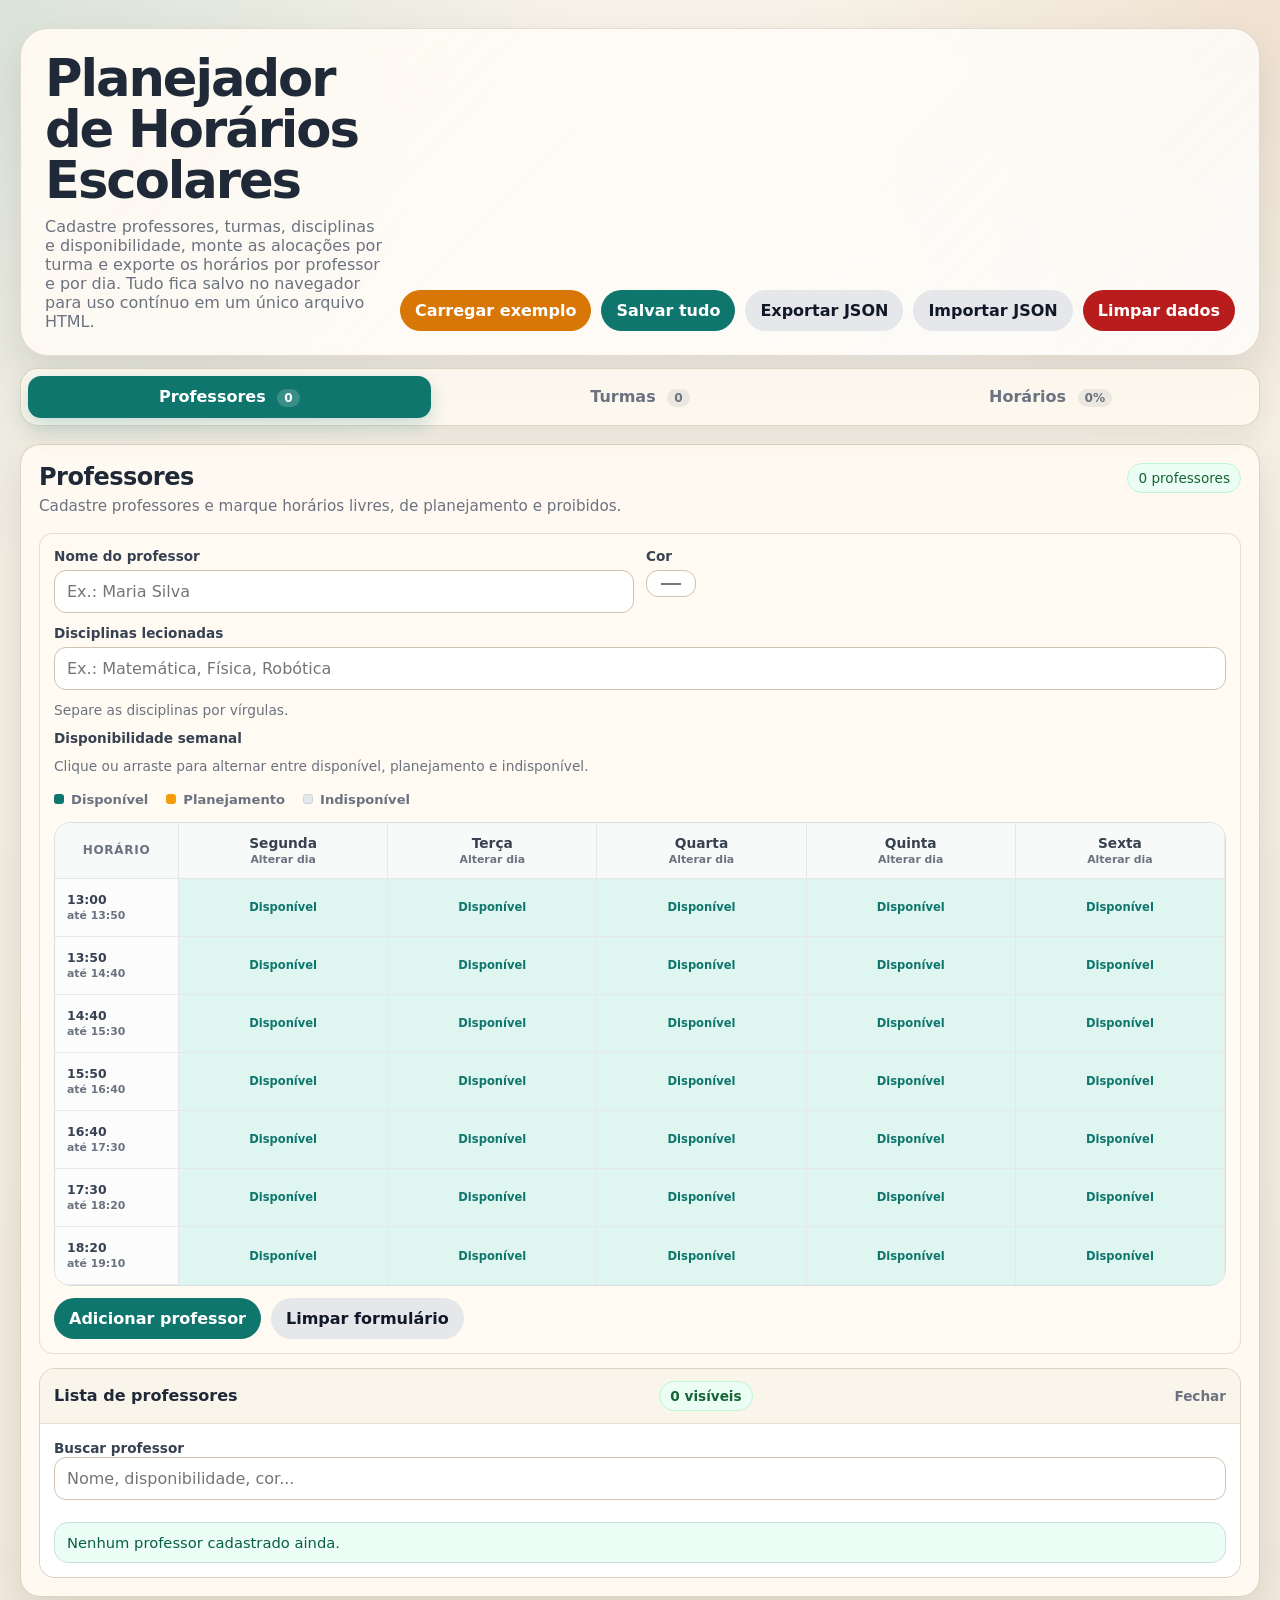
==== commit 9a46dda3: "improv" ====
--- a/index.html
+++ b/index.html
@@ -3,1655 +3,10 @@
 <head>
   <meta charset="UTF-8" />
   <meta name="viewport" content="width=device-width, initial-scale=1.0" />
+  <meta http-equiv="refresh" content="0; url=pages/index.html" />
   <title>Planejador de Horários Escolares</title>
-  <style>
-    :root {
-      --bg: #f3efe7;
-      --panel: #fffaf2;
-      --panel-2: #f7f0e3;
-      --ink: #1f2937;
-      --muted: #6b7280;
-      --line: #d8cdb9;
-      --accent: #0f766e;
-      --accent-2: #b45309;
-      --danger: #b91c1c;
-      --success: #166534;
-      --shadow: 0 18px 40px rgba(31, 41, 55, 0.12);
-      --radius: 20px;
-      --radius-sm: 14px;
-      --slot: minmax(92px, 1fr);
-    }
-
-    * { box-sizing: border-box; }
-    body {
-      margin: 0;
-      font-family: ui-sans-serif, system-ui, -apple-system, BlinkMacSystemFont, "Segoe UI", sans-serif;
-      color: var(--ink);
-      background:
-        radial-gradient(circle at top left, rgba(15, 118, 110, 0.12), transparent 28%),
-        radial-gradient(circle at top right, rgba(180, 83, 9, 0.10), transparent 24%),
-        linear-gradient(180deg, #f7f2e8 0%, #f2eadc 100%);
-      min-height: 100vh;
-    }
-
-    header {
-      padding: 28px 20px 12px;
-      max-width: 1500px;
-      margin: 0 auto;
-    }
-
-    .hero {
-      display: grid;
-      grid-template-columns: 1.3fr auto;
-      gap: 16px;
-      align-items: end;
-      padding: 24px;
-      background: linear-gradient(135deg, rgba(255,250,242,0.95), rgba(255,255,255,0.75));
-      border: 1px solid rgba(216, 205, 185, 0.7);
-      border-radius: 28px;
-      box-shadow: var(--shadow);
-      backdrop-filter: blur(8px);
-    }
-
-    .hero h1 {
-      margin: 0 0 10px;
-      font-size: clamp(2rem, 4vw, 3.5rem);
-      line-height: 1;
-      letter-spacing: -0.04em;
-    }
-
-    .hero p {
-      margin: 0;
-      color: var(--muted);
-      max-width: 72ch;
-      font-size: 1rem;
-    }
-
-    .hero-actions {
-      display: flex;
-      gap: 10px;
-      flex-wrap: wrap;
-      justify-content: flex-end;
-    }
-
-    main {
-      max-width: 1500px;
-      margin: 0 auto;
-      padding: 0 20px 28px;
-    }
-
-    .grid {
-      display: grid;
-      gap: 18px;
-      grid-template-columns: repeat(12, 1fr);
-    }
-
-    .card {
-      background: rgba(255, 250, 242, 0.92);
-      border: 1px solid rgba(216, 205, 185, 0.85);
-      border-radius: var(--radius);
-      box-shadow: var(--shadow);
-      overflow: hidden;
-    }
-
-    .card h2, .card h3 {
-      margin: 0;
-      letter-spacing: -0.02em;
-    }
-
-    .card-header {
-      padding: 18px 18px 0;
-      display: flex;
-      justify-content: space-between;
-      align-items: start;
-      gap: 16px;
-    }
-
-    .card-header p {
-      margin: 6px 0 0;
-      color: var(--muted);
-      font-size: 0.95rem;
-    }
-
-    .card-body { padding: 18px; }
-
-    .panel {
-      background: var(--panel);
-      border: 1px solid rgba(216, 205, 185, 0.6);
-      border-radius: var(--radius-sm);
-      padding: 14px;
-      margin-bottom: 14px;
-    }
-
-    .panel:last-child { margin-bottom: 0; }
-
-    .form-grid {
-      display: grid;
-      gap: 12px;
-      grid-template-columns: repeat(12, 1fr);
-    }
-
-    .field { grid-column: span 4; display: flex; flex-direction: column; gap: 6px; }
-    .field.small { grid-column: span 2; }
-    .field.medium { grid-column: span 3; }
-    .field.large { grid-column: span 6; }
-    .field.full { grid-column: 1 / -1; }
-
-    label {
-      font-size: 0.85rem;
-      font-weight: 700;
-      color: #374151;
-    }
-
-    input, select, textarea, button {
-      font: inherit;
-    }
-
-    input, select, textarea {
-      border: 1px solid #cfc3af;
-      border-radius: 12px;
-      background: #fff;
-      padding: 11px 12px;
-      color: var(--ink);
-      outline: none;
-    }
-
-    input:focus, select:focus, textarea:focus {
-      border-color: var(--accent);
-      box-shadow: 0 0 0 3px rgba(15, 118, 110, 0.15);
-    }
-
-    textarea { min-height: 120px; resize: vertical; }
-
-    .btn-row {
-      display: flex;
-      flex-wrap: wrap;
-      gap: 10px;
-      margin-top: 12px;
-    }
-
-    button {
-      border: 0;
-      border-radius: 999px;
-      padding: 11px 15px;
-      cursor: pointer;
-      font-weight: 700;
-      transition: transform 0.15s ease, opacity 0.15s ease, background 0.15s ease;
-    }
-
-    button:hover { transform: translateY(-1px); }
-    button:active { transform: translateY(0); opacity: 0.92; }
-
-    .primary { background: var(--accent); color: white; }
-    .secondary { background: #d97706; color: white; }
-    .ghost { background: #e5e7eb; color: #111827; }
-    .danger { background: var(--danger); color: white; }
-    .success { background: var(--success); color: white; }
-
-    .list {
-      display: grid;
-      gap: 10px;
-    }
-
-    .collapsible-panel {
-      margin-top: 14px;
-      border: 1px solid rgba(207, 195, 175, 0.75);
-      border-radius: 16px;
-      background: #fff;
-      overflow: hidden;
-    }
-
-    .collapsible-panel > summary {
-      list-style: none;
-      cursor: pointer;
-      display: flex;
-      align-items: center;
-      justify-content: space-between;
-      gap: 12px;
-      padding: 12px 14px;
-      background: #faf5eb;
-      font-weight: 800;
-      user-select: none;
-    }
-
-    .collapsible-panel > summary::-webkit-details-marker { display: none; }
-
-    .collapsible-panel > summary::after {
-      content: 'Abrir';
-      font-size: 0.85rem;
-      color: var(--muted);
-      font-weight: 700;
-    }
-
-    .collapsible-panel[open] > summary::after { content: 'Fechar'; }
-
-    .collapsible-content {
-      padding: 14px;
-      border-top: 1px solid #eadfce;
-      background: #fff;
-    }
-
-    .search-box {
-      margin-bottom: 12px;
-    }
-
-    .search-box input {
-      width: 100%;
-    }
-
-    .item {
-      border: 1px solid rgba(207, 195, 175, 0.75);
-      border-radius: 14px;
-      background: #fff;
-      padding: 12px;
-    }
-
-    .item-top {
-      display: flex;
-      align-items: center;
-      justify-content: space-between;
-      gap: 12px;
-      margin-bottom: 10px;
-    }
-
-    .item-title {
-      font-weight: 800;
-      font-size: 1rem;
-    }
-
-    .item-subtitle {
-      color: var(--muted);
-      font-size: 0.88rem;
-      margin-top: 4px;
-    }
-
-    .chips {
-      display: flex;
-      flex-wrap: wrap;
-      gap: 8px;
-    }
-
-    .chip {
-      display: inline-flex;
-      align-items: center;
-      gap: 6px;
-      padding: 6px 10px;
-      border-radius: 999px;
-      background: #eff6ff;
-      color: #1d4ed8;
-      font-size: 0.85rem;
-      border: 1px solid #bfdbfe;
-    }
-
-    .chip.warm { background: #fff7ed; color: #9a3412; border-color: #fed7aa; }
-    .chip.green { background: #ecfdf5; color: #166534; border-color: #bbf7d0; }
-    .chip.red { background: #fef2f2; color: #b91c1c; border-color: #fecaca; }
-
-    .availability {
-      display: grid;
-      gap: 8px;
-      grid-template-columns: repeat(5, minmax(96px, 1fr));
-      margin-top: 10px;
-    }
-
-    .availability .slot {
-      border-radius: 12px;
-      border: 1px solid #cfc3af;
-      padding: 9px 8px;
-      font-size: 0.82rem;
-      text-align: center;
-      cursor: pointer;
-      user-select: none;
-      background: #fff;
-    }
-
-    .availability .slot[data-state="free"] { background: #ecfdf5; border-color: #bbf7d0; color: #166534; }
-    .availability .slot[data-state="planning"] { background: #fff7ed; border-color: #fdba74; color: #9a3412; }
-    .availability .slot[data-state="forbidden"] { background: #fef2f2; border-color: #fecaca; color: #b91c1c; }
-
-    .table-wrap {
-      overflow: auto;
-      border: 1px solid rgba(207, 195, 175, 0.75);
-      border-radius: 16px;
-      background: #fff;
-    }
-
-    table {
-      border-collapse: collapse;
-      width: 100%;
-      min-width: 900px;
-    }
-
-    th, td {
-      border-bottom: 1px solid #eadfce;
-      padding: 10px 9px;
-      vertical-align: top;
-      text-align: left;
-      font-size: 0.92rem;
-    }
-
-    th {
-      background: #faf5eb;
-      position: sticky;
-      top: 0;
-      z-index: 1;
-    }
-
-    .tag {
-      display: inline-flex;
-      align-items: center;
-      gap: 6px;
-      border-radius: 999px;
-      padding: 4px 9px;
-      margin: 0 6px 6px 0;
-      background: #eff6ff;
-      color: #1d4ed8;
-      border: 1px solid #bfdbfe;
-      font-size: 0.82rem;
-      white-space: nowrap;
-    }
-
-    .tag.orange { background: #fff7ed; color: #9a3412; border-color: #fed7aa; }
-    .tag.green { background: #ecfdf5; color: #166534; border-color: #bbf7d0; }
-    .tag.gray { background: #f3f4f6; color: #374151; border-color: #d1d5db; }
-
-    .schedule-grid {
-      display: grid;
-      gap: 10px;
-      grid-template-columns: repeat(12, 1fr);
-      align-items: start;
-    }
-
-    .schedule-grid .field.wide { grid-column: span 5; }
-    .schedule-grid .field.narrow { grid-column: span 2; }
-    .schedule-grid .field.xwide { grid-column: span 6; }
-
-    .notice {
-      border-radius: 14px;
-      border: 1px solid #c7e0d9;
-      background: #ecfdf5;
-      color: #065f46;
-      padding: 11px 12px;
-      font-size: 0.92rem;
-      margin-top: 10px;
-    }
-
-    .notice.warn {
-      background: #fff7ed;
-      border-color: #fed7aa;
-      color: #9a3412;
-    }
-
-    .footer-actions {
-      display: flex;
-      flex-wrap: wrap;
-      gap: 10px;
-      margin-top: 14px;
-    }
-
-    .helper {
-      color: var(--muted);
-      font-size: 0.86rem;
-      margin-top: 6px;
-    }
-
-    .hidden { display: none !important; }
-
-    @media (max-width: 1100px) {
-      .hero { grid-template-columns: 1fr; }
-      .hero-actions { justify-content: flex-start; }
-      .field, .field.small, .field.medium, .field.large, .schedule-grid .field.wide, .schedule-grid .field.narrow, .schedule-grid .field.xwide {
-        grid-column: 1 / -1;
-      }
-      .availability { grid-template-columns: repeat(3, minmax(88px, 1fr)); }
-    }
-
-    @media (max-width: 700px) {
-      .availability { grid-template-columns: repeat(2, minmax(88px, 1fr)); }
-      .card-header, .item-top { flex-direction: column; align-items: flex-start; }
-      table { min-width: 760px; }
-    }
-  </style>
 </head>
 <body>
-  <header>
-    <div class="hero">
-      <div>
-        <h1>Planejador de Horários Escolares</h1>
-        <p>
-          Cadastre professores, turmas, disciplinas e disponibilidade, monte as alocações por turma e exporte os horários por professor e por dia.
-          Tudo fica salvo no navegador para uso contínuo em um único arquivo HTML.
-        </p>
-      </div>
-      <div class="hero-actions">
-        <button class="primary" id="btnSaveAll">Salvar tudo</button>
-        <button class="ghost" id="btnExportJson">Exportar JSON</button>
-        <button class="ghost" id="btnImportJson">Importar JSON</button>
-        <button class="danger" id="btnResetAll">Limpar dados</button>
-      </div>
-    </div>
-  </header>
-
-  <main>
-    <div class="grid">
-      <section class="card" style="grid-column: span 5;">
-        <div class="card-header">
-          <div>
-            <h2>Professores</h2>
-            <p>Cadastre professores e marque horários livres, de planejamento e proibidos.</p>
-          </div>
-          <span class="chip green" id="teachersCount">0 professores</span>
-        </div>
-        <div class="card-body">
-          <div class="panel">
-            <div class="form-grid">
-              <div class="field large">
-                <label for="teacherName">Nome do professor</label>
-                <input id="teacherName" placeholder="Ex.: Maria Silva" />
-              </div>
-              <div class="field medium">
-                <label for="teacherColor">Cor</label>
-                <input id="teacherColor" type="color" value="#0f766e" />
-              </div>
-              <div class="field full">
-                <label>Disponibilidade semanal</label>
-                <div class="helper">Clique em cada célula para alternar entre livre, planejamento e proibido.</div>
-                <div class="availability" id="teacherAvailability"></div>
-              </div>
-            </div>
-            <div class="btn-row">
-              <button class="primary" id="btnAddTeacher">Adicionar professor</button>
-              <button class="ghost" id="btnClearTeacherForm">Limpar formulário</button>
-            </div>
-          </div>
-          <details class="collapsible-panel" id="teachersPanel">
-            <summary>
-              <span>Lista de professores</span>
-              <span class="chip green" id="teachersVisibleCount">0 visíveis</span>
-            </summary>
-            <div class="collapsible-content">
-              <div class="search-box">
-                <label for="teacherSearch">Buscar professor</label>
-                <input id="teacherSearch" placeholder="Nome, disponibilidade, cor..." />
-              </div>
-              <div class="list" id="teachersList"></div>
-            </div>
-          </details>
-        </div>
-      </section>
-
-      <section class="card" style="grid-column: span 7;">
-        <div class="card-header">
-          <div>
-            <h2>Turmas e disciplinas</h2>
-            <p>Defina turmas, disciplinas e os professores possíveis para cada disciplina da turma.</p>
-          </div>
-          <span class="chip warm" id="classesCount">0 turmas</span>
-        </div>
-        <div class="card-body">
-          <div class="panel">
-            <div class="form-grid">
-              <div class="field large">
-                <label for="className">Nome da turma</label>
-                <input id="className" placeholder="Ex.: 7º Ano A" />
-              </div>
-              <div class="field medium">
-                <label for="classShift">Turno</label>
-                <select id="classShift">
-                  <option value="Manhã">Manhã</option>
-                  <option value="Tarde">Tarde</option>
-                  <option value="Noite">Noite</option>
-                </select>
-              </div>
-              <div class="field medium">
-                <label for="classGrade">Etapa/Série</label>
-                <input id="classGrade" placeholder="Ex.: Fundamental II" />
-              </div>
-              <div class="field full">
-                <label for="classNotes">Observações</label>
-                <textarea id="classNotes" placeholder="Ex.: aula de reforço, laboratório, atendimento etc."></textarea>
-              </div>
-            </div>
-            <div class="btn-row">
-              <button class="primary" id="btnAddClass">Adicionar turma</button>
-              <button class="ghost" id="btnClearClassForm">Limpar formulário</button>
-            </div>
-          </div>
-          <div class="panel">
-            <div class="form-grid">
-              <div class="field medium">
-                <label for="subjectClass">Turma</label>
-                <select id="subjectClass"></select>
-              </div>
-              <div class="field medium">
-                <label for="subjectName">Disciplina</label>
-                <input id="subjectName" placeholder="Ex.: Matemática" />
-              </div>
-              <div class="field medium">
-                <label for="subjectWeekly">Aulas/semana</label>
-                <input id="subjectWeekly" type="number" min="0" value="1" />
-              </div>
-              <div class="field full">
-                <label for="subjectTeachers">Professores possíveis</label>
-                <select id="subjectTeachers" multiple size="5"></select>
-                <div class="helper">Selecione todos os professores que podem assumir essa disciplina na turma.</div>
-              </div>
-            </div>
-            <div class="btn-row">
-              <button class="secondary" id="btnAddSubject">Adicionar disciplina à turma</button>
-            </div>
-          </div>
-          <details class="collapsible-panel" id="classesPanel">
-            <summary>
-              <span>Lista de turmas</span>
-              <span class="chip warm" id="classesVisibleCount">0 visíveis</span>
-            </summary>
-            <div class="collapsible-content">
-              <div class="search-box">
-                <label for="classSearch">Buscar turma</label>
-                <input id="classSearch" placeholder="Turma, disciplina, professor, observação..." />
-              </div>
-              <div class="list" id="classesList"></div>
-            </div>
-          </details>
-        </div>
-      </section>
-
-      <section class="card" style="grid-column: span 12;">
-        <div class="card-header">
-          <div>
-            <h2>Grade de alocação</h2>
-            <p>Monte a tabela manualmente por turma. O sistema valida conflitos básicos com disponibilidade e duplicidade.</p>
-          </div>
-          <span class="chip" id="allocationsCount">0 alocações</span>
-        </div>
-        <div class="card-body">
-          <div class="panel">
-            <div class="schedule-grid">
-              <div class="field wide">
-                <label for="scheduleClass">Turma</label>
-                <select id="scheduleClass"></select>
-              </div>
-              <div class="field narrow">
-                <label for="scheduleDay">Dia</label>
-                <select id="scheduleDay"></select>
-              </div>
-              <div class="field narrow">
-                <label for="schedulePeriod">Horário</label>
-                <select id="schedulePeriod"></select>
-              </div>
-              <div class="field wide">
-                <label for="scheduleSubject">Disciplina</label>
-                <select id="scheduleSubject"></select>
-              </div>
-              <div class="field wide">
-                <label for="scheduleTeacher">Professor</label>
-                <select id="scheduleTeacher"></select>
-              </div>
-              <div class="field full">
-                <div class="helper">Os blocos vão de 13:00 a 19:10, com intervalo entre 15:30 e 15:50. Cada combinação turma + dia + horário deve ser única.</div>
-              </div>
-            </div>
-            <div class="btn-row">
-              <button class="primary" id="btnAddAllocation">Salvar alocação</button>
-              <button class="secondary" id="btnAutoAllocate">Alocação automática</button>
-              <button class="ghost" id="btnAutoSuggest">Sugerir professor</button>
-              <button class="danger" id="btnClearAllocations">Limpar alocações</button>
-            </div>
-            <div class="notice warn hidden" id="allocationWarning"></div>
-          </div>
-          <div class="table-wrap">
-            <table id="scheduleTable"></table>
-          </div>
-        </div>
-      </section>
-
-      <section class="card" style="grid-column: span 6;">
-        <div class="card-header">
-          <div>
-            <h2>Exportação por professor</h2>
-            <p>Tabelas com turma, disciplina e horário de cada professor.</p>
-          </div>
-        </div>
-        <div class="card-body">
-          <div class="btn-row">
-            <button class="secondary" id="btnExportTeachersHtml">Exportar HTML</button>
-            <button class="ghost" id="btnCopyTeachersHtml">Copiar HTML</button>
-            <button class="ghost" id="btnExportTeachersCsv">Exportar CSV</button>
-          </div>
-          <div class="table-wrap" style="margin-top: 14px;">
-            <table id="teachersExportTable"></table>
-          </div>
-        </div>
-      </section>
-
-      <section class="card" style="grid-column: span 6;">
-        <div class="card-header">
-          <div>
-            <h2>Exportação por dia</h2>
-            <p>Visão para coordenação com todos os professores que lecionam em cada dia.</p>
-          </div>
-        </div>
-        <div class="card-body">
-          <div class="btn-row">
-            <button class="secondary" id="btnExportDaysHtml">Exportar HTML</button>
-            <button class="ghost" id="btnCopyDaysHtml">Copiar HTML</button>
-            <button class="ghost" id="btnExportDaysCsv">Exportar CSV</button>
-          </div>
-          <div class="table-wrap" style="margin-top: 14px;">
-            <table id="daysExportTable"></table>
-          </div>
-        </div>
-      </section>
-    </div>
-  </main>
-
-  <input id="fileImport" type="file" accept="application/json" class="hidden" />
-
-  <script>
-    const STORAGE_KEY = 'planejador-horarios-escolares-v1';
-    const DAYS = ['Segunda', 'Terça', 'Quarta', 'Quinta', 'Sexta'];
-    const PERIOD_SLOTS = [
-      { key: '1', label: '13:00 - 13:50' },
-      { key: '2', label: '13:50 - 14:40' },
-      { key: '3', label: '14:40 - 15:30' },
-      { key: '4', label: '15:50 - 16:40' },
-      { key: '5', label: '16:40 - 17:30' },
-      { key: '6', label: '17:30 - 18:20' },
-      { key: '7', label: '18:20 - 19:10' }
-    ];
-    const PERIOD_KEYS = PERIOD_SLOTS.map((slot) => slot.key);
-    const AVAIL_STATES = ['free', 'planning', 'forbidden'];
-    const AVAIL_LABELS = { free: 'Livre', planning: 'Planejamento', forbidden: 'Proibido' };
-    const DEFAULT_STATE = 'free';
-
-    const state = loadState();
-    let teacherAvailabilityDraft = createBlankAvailability();
-    let editingTeacherId = null;
-
-    const els = {
-      teacherName: document.getElementById('teacherName'),
-      teacherColor: document.getElementById('teacherColor'),
-      teacherAvailability: document.getElementById('teacherAvailability'),
-      teacherSearch: document.getElementById('teacherSearch'),
-      teachersList: document.getElementById('teachersList'),
-      teachersCount: document.getElementById('teachersCount'),
-      teachersVisibleCount: document.getElementById('teachersVisibleCount'),
-      teachersPanel: document.getElementById('teachersPanel'),
-      btnAddTeacher: document.getElementById('btnAddTeacher'),
-      btnClearTeacherForm: document.getElementById('btnClearTeacherForm'),
-      className: document.getElementById('className'),
-      classShift: document.getElementById('classShift'),
-      classGrade: document.getElementById('classGrade'),
-      classNotes: document.getElementById('classNotes'),
-      classSearch: document.getElementById('classSearch'),
-      classesList: document.getElementById('classesList'),
-      classesCount: document.getElementById('classesCount'),
-      classesVisibleCount: document.getElementById('classesVisibleCount'),
-      classesPanel: document.getElementById('classesPanel'),
-      btnAddClass: document.getElementById('btnAddClass'),
-      btnClearClassForm: document.getElementById('btnClearClassForm'),
-      subjectClass: document.getElementById('subjectClass'),
-      subjectName: document.getElementById('subjectName'),
-      subjectWeekly: document.getElementById('subjectWeekly'),
-      subjectTeachers: document.getElementById('subjectTeachers'),
-      btnAddSubject: document.getElementById('btnAddSubject'),
-      scheduleClass: document.getElementById('scheduleClass'),
-      scheduleDay: document.getElementById('scheduleDay'),
-      schedulePeriod: document.getElementById('schedulePeriod'),
-      scheduleSubject: document.getElementById('scheduleSubject'),
-      scheduleTeacher: document.getElementById('scheduleTeacher'),
-      btnAddAllocation: document.getElementById('btnAddAllocation'),
-      btnAutoAllocate: document.getElementById('btnAutoAllocate'),
-      btnAutoSuggest: document.getElementById('btnAutoSuggest'),
-      btnClearAllocations: document.getElementById('btnClearAllocations'),
-      allocationWarning: document.getElementById('allocationWarning'),
-      scheduleTable: document.getElementById('scheduleTable'),
-      teachersExportTable: document.getElementById('teachersExportTable'),
-      daysExportTable: document.getElementById('daysExportTable'),
-      allocationsCount: document.getElementById('allocationsCount'),
-      btnSaveAll: document.getElementById('btnSaveAll'),
-      btnExportJson: document.getElementById('btnExportJson'),
-      btnImportJson: document.getElementById('btnImportJson'),
-      btnResetAll: document.getElementById('btnResetAll'),
-      fileImport: document.getElementById('fileImport'),
-      btnExportTeachersHtml: document.getElementById('btnExportTeachersHtml'),
-      btnCopyTeachersHtml: document.getElementById('btnCopyTeachersHtml'),
-      btnExportTeachersCsv: document.getElementById('btnExportTeachersCsv'),
-      btnExportDaysHtml: document.getElementById('btnExportDaysHtml'),
-      btnCopyDaysHtml: document.getElementById('btnCopyDaysHtml'),
-      btnExportDaysCsv: document.getElementById('btnExportDaysCsv')
-    };
-
-    function loadState() {
-      try {
-        const raw = localStorage.getItem(STORAGE_KEY);
-        if (!raw) return { teachers: [], classes: [], allocations: [] };
-        const parsed = JSON.parse(raw);
-        return {
-          teachers: Array.isArray(parsed.teachers) ? parsed.teachers : [],
-          classes: Array.isArray(parsed.classes) ? parsed.classes : [],
-          allocations: Array.isArray(parsed.allocations) ? parsed.allocations : []
-        };
-      } catch (error) {
-        return { teachers: [], classes: [], allocations: [] };
-      }
-    }
-
-    function saveState() {
-      localStorage.setItem(STORAGE_KEY, JSON.stringify(state));
-      renderAll();
-    }
-
-    function uid(prefix) {
-      return `${prefix}_${Math.random().toString(36).slice(2, 9)}_${Date.now().toString(36)}`;
-    }
-
-    function getPeriodSlot(periodKey) {
-      return PERIOD_SLOTS.find((slot) => slot.key === String(periodKey));
-    }
-
-    function getPeriodLabel(periodKey) {
-      return getPeriodSlot(periodKey)?.label || String(periodKey);
-    }
-
-    function createBlankAvailability(source = {}) {
-      const availability = {};
-      DAYS.forEach((day) => {
-        availability[day] = {};
-        PERIOD_KEYS.forEach((period) => {
-          availability[day][period] = source?.[day]?.[period] || DEFAULT_STATE;
-        });
-      });
-      return availability;
-    }
-
-    function normalizeTeacher(teacher) {
-      return {
-        id: teacher.id || uid('teacher'),
-        name: teacher.name || '',
-        color: teacher.color || '#0f766e',
-        availability: createBlankAvailability(teacher.availability)
-      };
-    }
-
-    function normalizeClass(room) {
-      return {
-        id: room.id || uid('class'),
-        name: room.name || '',
-        shift: room.shift || 'Manhã',
-        grade: room.grade || '',
-        notes: room.notes || '',
-        subjects: Array.isArray(room.subjects) ? room.subjects.map((subject) => ({
-          id: subject.id || uid('subject'),
-          name: subject.name || '',
-          weekly: Number(subject.weekly || 0),
-          teacherIds: Array.isArray(subject.teacherIds) ? subject.teacherIds : []
-        })) : []
-      };
-    }
-
-    function setMessage(target, text, visible = true) {
-      target.textContent = text;
-      target.classList.toggle('hidden', !visible);
-    }
-
-    function clearTeacherForm() {
-      els.teacherName.value = '';
-      els.teacherColor.value = '#0f766e';
-      editingTeacherId = null;
-      teacherAvailabilityDraft = createBlankAvailability();
-      renderTeacherAvailabilityEditor();
-      updateTeacherFormButton();
-    }
-
-    function clearClassForm() {
-      els.className.value = '';
-      els.classShift.value = 'Manhã';
-      els.classGrade.value = '';
-      els.classNotes.value = '';
-    }
-
-    function renderTeacherAvailabilityEditor() {
-      els.teacherAvailability.innerHTML = '';
-      DAYS.forEach((day) => {
-        PERIOD_KEYS.forEach((period) => {
-          const slot = document.createElement('div');
-          slot.className = 'slot';
-          slot.dataset.day = day;
-          slot.dataset.period = period;
-          slot.dataset.state = teacherAvailabilityDraft[day][period];
-          slot.textContent = `${day} ${getPeriodLabel(period)}: ${AVAIL_LABELS[teacherAvailabilityDraft[day][period]]}`;
-          slot.addEventListener('click', () => {
-            const currentIndex = AVAIL_STATES.indexOf(teacherAvailabilityDraft[day][period]);
-            const next = AVAIL_STATES[(currentIndex + 1) % AVAIL_STATES.length];
-            teacherAvailabilityDraft[day][period] = next;
-            renderTeacherAvailabilityEditor();
-          });
-          els.teacherAvailability.appendChild(slot);
-        });
-      });
-    }
-
-    function renderTeacherCards() {
-      const query = (els.teacherSearch.value || '').trim().toLowerCase();
-      const filteredTeachers = state.teachers.filter((teacher) => matchesTeacherSearch(teacher, query));
-      els.teachersVisibleCount.textContent = `${filteredTeachers.length} visíveis`;
-      els.teachersList.innerHTML = '';
-      els.teachersCount.textContent = `${state.teachers.length} professor${state.teachers.length === 1 ? '' : 'es'}`;
-      if (!state.teachers.length) {
-        els.teachersList.innerHTML = '<div class="notice">Nenhum professor cadastrado ainda.</div>';
-        return;
-      }
-      if (!filteredTeachers.length) {
-        els.teachersList.innerHTML = '<div class="notice">Nenhum professor encontrado para a busca.</div>';
-        return;
-      }
-      filteredTeachers.forEach((teacher) => {
-        const item = document.createElement('div');
-        item.className = 'item';
-        const freeCount = countAvailability(teacher.availability, 'free');
-        const planningCount = countAvailability(teacher.availability, 'planning');
-        const forbiddenCount = countAvailability(teacher.availability, 'forbidden');
-        item.innerHTML = `
-          <div class="item-top">
-            <div>
-              <div class="item-title">${escapeHtml(teacher.name)}</div>
-              <div class="item-subtitle">${freeCount} livres, ${planningCount} planejamento, ${forbiddenCount} proibidos</div>
-            </div>
-            <div class="btn-row" style="margin-top:0;">
-              <button class="ghost" data-action="edit">Editar</button>
-              <button class="ghost" data-action="duplicate">Duplicar</button>
-              <button class="danger" data-action="delete">Excluir</button>
-            </div>
-          </div>
-          <div class="chips">
-            <span class="chip" style="background:${teacher.color}18;color:${teacher.color};border-color:${teacher.color}33;">${escapeHtml(teacher.name)}</span>
-          </div>
-          <div class="availability"></div>
-        `;
-        const availabilityWrap = item.querySelector('.availability');
-        DAYS.forEach((day) => {
-          PERIOD_KEYS.forEach((period) => {
-            const stateClass = teacher.availability[day][period];
-            const slot = document.createElement('div');
-            slot.className = 'slot';
-            slot.dataset.state = stateClass;
-            slot.textContent = `${day.slice(0, 3)} ${getPeriodLabel(period)}: ${AVAIL_LABELS[stateClass]}`;
-            availabilityWrap.appendChild(slot);
-          });
-        });
-        item.querySelector('[data-action="delete"]').addEventListener('click', () => deleteTeacher(teacher.id));
-        item.querySelector('[data-action="edit"]').addEventListener('click', () => editTeacher(teacher.id));
-        item.querySelector('[data-action="duplicate"]').addEventListener('click', () => duplicateTeacher(teacher.id));
-        els.teachersList.appendChild(item);
-      });
-    }
-
-    function updateTeacherFormButton() {
-      els.btnAddTeacher.textContent = editingTeacherId ? 'Salvar professor' : 'Adicionar professor';
-    }
-
-    function renderClassCards() {
-      const query = (els.classSearch.value || '').trim().toLowerCase();
-      const filteredClasses = state.classes.filter((room) => matchesClassSearch(room, query));
-      els.classesVisibleCount.textContent = `${filteredClasses.length} visíveis`;
-      els.classesList.innerHTML = '';
-      els.classesCount.textContent = `${state.classes.length} turma${state.classes.length === 1 ? '' : 's'}`;
-      if (!state.classes.length) {
-        els.classesList.innerHTML = '<div class="notice">Nenhuma turma cadastrada ainda.</div>';
-        return;
-      }
-      if (!filteredClasses.length) {
-        els.classesList.innerHTML = '<div class="notice">Nenhuma turma encontrada para a busca.</div>';
-        return;
-      }
-      filteredClasses.forEach((room) => {
-        const item = document.createElement('div');
-        item.className = 'item';
-        const subjectTags = room.subjects.length
-          ? room.subjects.map((subject) => {
-              const teacherNames = subject.teacherIds.map((id) => getTeacherById(id)?.name).filter(Boolean);
-              return `<span class="tag ${teacherNames.length ? 'green' : 'gray'}">${escapeHtml(subject.name)} • ${subject.weekly}aulas • ${escapeHtml(teacherNames.join(', ') || 'sem professor')}</span>`;
-            }).join('')
-          : '<span class="tag gray">Sem disciplinas</span>';
-        item.innerHTML = `
-          <div class="item-top">
-            <div>
-              <div class="item-title">${escapeHtml(room.name)}</div>
-              <div class="item-subtitle">${escapeHtml(room.shift)} ${room.grade ? '• ' + escapeHtml(room.grade) : ''}</div>
-            </div>
-            <div class="btn-row" style="margin-top:0;">
-              <button class="ghost" data-action="duplicate">Duplicar</button>
-              <button class="danger" data-action="delete">Excluir</button>
-            </div>
-          </div>
-          <div class="chips">${subjectTags}</div>
-          ${room.notes ? `<div class="notice" style="margin-top:10px;">${escapeHtml(room.notes)}</div>` : ''}
-        `;
-        item.querySelector('[data-action="delete"]').addEventListener('click', () => deleteClass(room.id));
-        item.querySelector('[data-action="duplicate"]').addEventListener('click', () => duplicateClass(room.id));
-        els.classesList.appendChild(item);
-      });
-    }
-
-    function renderDropdowns() {
-      fillSelect(els.subjectClass, state.classes.map((room) => ({ value: room.id, label: room.name })));
-      fillSelect(els.scheduleClass, state.classes.map((room) => ({ value: room.id, label: room.name })));
-      fillSelect(els.scheduleDay, DAYS.map((day) => ({ value: day, label: day })));
-      fillSelect(els.schedulePeriod, PERIOD_SLOTS.map((slot) => ({ value: slot.key, label: slot.label })));
-      fillSelect(els.subjectTeachers, state.teachers.map((teacher) => ({ value: teacher.id, label: teacher.name })));
-      updateSubjectOptions();
-      updateTeacherOptions();
-    }
-
-    function fillSelect(select, items) {
-      const current = select.value;
-      select.innerHTML = '';
-      items.forEach((item) => {
-        const option = document.createElement('option');
-        option.value = item.value;
-        option.textContent = item.label;
-        select.appendChild(option);
-      });
-      if (items.some((item) => item.value === current)) select.value = current;
-    }
-
-    function updateSubjectOptions() {
-      const classId = els.scheduleClass.value || state.classes[0]?.id;
-      const room = state.classes.find((item) => item.id === classId);
-      const current = els.scheduleSubject.value;
-      els.scheduleSubject.innerHTML = '';
-      if (!room || !room.subjects.length) {
-        const option = document.createElement('option');
-        option.value = '';
-        option.textContent = 'Cadastre disciplinas para esta turma';
-        els.scheduleSubject.appendChild(option);
-        updateTeacherOptions();
-        return;
-      }
-      room.subjects.forEach((subject) => {
-        const option = document.createElement('option');
-        option.value = subject.id;
-        option.textContent = `${subject.name} (${subject.weekly} aulas)`;
-        els.scheduleSubject.appendChild(option);
-      });
-      if (room.subjects.some((subject) => subject.id === current)) els.scheduleSubject.value = current;
-      updateTeacherOptions();
-    }
-
-    function updateTeacherOptions() {
-      const classId = els.scheduleClass.value || state.classes[0]?.id;
-      const room = state.classes.find((item) => item.id === classId);
-      const subject = room?.subjects.find((item) => item.id === els.scheduleSubject.value);
-      const current = els.scheduleTeacher.value;
-      els.scheduleTeacher.innerHTML = '';
-      const candidates = subject?.teacherIds?.length
-        ? subject.teacherIds.map((id) => getTeacherById(id)).filter(Boolean)
-        : state.teachers;
-      if (!candidates.length) {
-        const option = document.createElement('option');
-        option.value = '';
-        option.textContent = 'Nenhum professor disponível';
-        els.scheduleTeacher.appendChild(option);
-        return;
-      }
-      candidates.forEach((teacher) => {
-        const option = document.createElement('option');
-        option.value = teacher.id;
-        option.textContent = teacher.name;
-        els.scheduleTeacher.appendChild(option);
-      });
-      if (candidates.some((teacher) => teacher.id === current)) els.scheduleTeacher.value = current;
-    }
-
-    function renderScheduleTable() {
-      els.allocationsCount.textContent = `${state.allocations.length} alocaç${state.allocations.length === 1 ? 'ão' : 'ões'}`;
-      if (!state.classes.length) {
-        els.scheduleTable.innerHTML = '<tr><td>Nenhuma turma cadastrada.</td></tr>';
-        return;
-      }
-      const room = state.classes.find((item) => item.id === els.scheduleClass.value) || state.classes[0];
-      const allocationsByKey = new Map(
-        state.allocations
-          .filter((allocation) => allocation.classId === room.id)
-          .map((allocation) => [`${allocation.day}-${allocation.period}`, allocation])
-      );
-      const header = ['Dia', ...PERIOD_SLOTS.map((slot) => slot.label), 'Ações'];
-      let html = '<thead><tr>' + header.map((value) => `<th>${escapeHtml(value)}</th>`).join('') + '</tr></thead><tbody>';
-      DAYS.forEach((day) => {
-        html += `<tr><th>${escapeHtml(day)}</th>`;
-        PERIOD_KEYS.forEach((period) => {
-          const allocation = allocationsByKey.get(`${day}-${period}`);
-          if (!allocation) {
-            html += '<td>—</td>';
-            return;
-          }
-          const teacher = getTeacherById(allocation.teacherId);
-          html += `<td><strong>${escapeHtml(allocation.subjectName)}</strong><br>${teacher ? escapeHtml(teacher.name) : 'Professor removido'}</td>`;
-        });
-        html += `<td><button class="ghost" data-clear="${day}">Limpar linha</button></td>`;
-        html += '</tr>';
-      });
-      html += '</tbody>';
-      els.scheduleTable.innerHTML = html;
-      els.scheduleTable.querySelectorAll('[data-clear]').forEach((button) => {
-        button.addEventListener('click', () => clearDayAllocations(room.id, button.dataset.clear));
-      });
-    }
-
-    function renderTeachersExport() {
-      const header = ['Professor', ...DAYS.map((day) => day)];
-      let html = '<thead><tr>' + header.map((value) => `<th>${escapeHtml(value)}</th>`).join('') + '</tr></thead><tbody>';
-      if (!state.teachers.length) {
-        html += '<tr><td colspan="6">Sem professores cadastrados.</td></tr>';
-      } else {
-        state.teachers.forEach((teacher) => {
-          html += `<tr><th>${escapeHtml(teacher.name)}</th>`;
-          DAYS.forEach((day) => {
-            const rows = state.allocations
-              .filter((allocation) => allocation.teacherId === teacher.id && allocation.day === day)
-              .sort(compareAllocations);
-            const content = rows.length
-              ? rows.map((allocation) => `<div class="tag">${escapeHtml(getPeriodLabel(allocation.period))} • ${escapeHtml(allocation.className)} • ${escapeHtml(allocation.subjectName)}</div>`).join('')
-              : '—';
-            html += `<td>${content}</td>`;
-          });
-          html += '</tr>';
-        });
-      }
-      html += '</tbody>';
-      els.teachersExportTable.innerHTML = html;
-    }
-
-    function renderDaysExport() {
-      const header = ['Dia', 'Professores', 'Turmas/disciplinas'];
-      let html = '<thead><tr>' + header.map((value) => `<th>${escapeHtml(value)}</th>`).join('') + '</tr></thead><tbody>';
-      DAYS.forEach((day) => {
-        const allocations = state.allocations.filter((allocation) => allocation.day === day).sort(compareAllocations);
-        const teachers = unique(allocations.map((allocation) => getTeacherById(allocation.teacherId)?.name).filter(Boolean));
-        const classes = allocations.map((allocation) => `${getPeriodLabel(allocation.period)} • ${allocation.className} • ${allocation.subjectName}`).join('<br>') || '—';
-        html += `<tr><th>${escapeHtml(day)}</th><td>${teachers.map((teacher) => `<span class="tag green">${escapeHtml(teacher)}</span>`).join('') || '—'}</td><td>${classes}</td></tr>`;
-      });
-      html += '</tbody>';
-      els.daysExportTable.innerHTML = html;
-    }
-
-    function renderAll() {
-      renderDropdowns();
-      renderTeacherCards();
-      renderClassCards();
-      renderScheduleTable();
-      renderTeachersExport();
-      renderDaysExport();
-      updateWarning('');
-    }
-
-    function getTeacherById(id) {
-      return state.teachers.find((teacher) => teacher.id === id);
-    }
-
-    function getClassById(id) {
-      return state.classes.find((room) => room.id === id);
-    }
-
-    function matchesTeacherSearch(teacher, query) {
-      if (!query) return true;
-      const availabilityText = DAYS.flatMap((day) => PERIOD_KEYS.map((period) => `${day} ${getPeriodLabel(period)} ${teacher.availability?.[day]?.[period] || ''}`)).join(' ');
-      return [teacher.name, teacher.color, availabilityText]
-        .join(' ')
-        .toLowerCase()
-        .includes(query);
-    }
-
-    function matchesClassSearch(room, query) {
-      if (!query) return true;
-      const subjectsText = room.subjects
-        .map((subject) => {
-          const teacherNames = subject.teacherIds.map((id) => getTeacherById(id)?.name).filter(Boolean).join(' ');
-          return `${subject.name} ${subject.weekly} ${teacherNames}`;
-        })
-        .join(' ');
-      return [room.name, room.shift, room.grade, room.notes, subjectsText]
-        .join(' ')
-        .toLowerCase()
-        .includes(query);
-    }
-
-    function countAvailability(availability, stateName) {
-      let count = 0;
-      DAYS.forEach((day) => {
-        PERIOD_KEYS.forEach((period) => {
-          if (availability?.[day]?.[period] === stateName) count += 1;
-        });
-      });
-      return count;
-    }
-
-    function escapeHtml(value) {
-      return String(value ?? '')
-        .replaceAll('&', '&amp;')
-        .replaceAll('<', '&lt;')
-        .replaceAll('>', '&gt;')
-        .replaceAll('"', '&quot;')
-        .replaceAll("'", '&#39;');
-    }
-
-    function unique(list) {
-      return [...new Set(list)];
-    }
-
-    function compareAllocations(a, b) {
-      const dayDiff = DAYS.indexOf(a.day) - DAYS.indexOf(b.day);
-      if (dayDiff !== 0) return dayDiff;
-      return PERIOD_KEYS.indexOf(String(a.period)) - PERIOD_KEYS.indexOf(String(b.period));
-    }
-
-    function deleteTeacher(id) {
-      if (!confirm('Excluir este professor? As alocações vinculadas serão removidas.')) return;
-      state.teachers = state.teachers.filter((teacher) => teacher.id !== id);
-      state.allocations = state.allocations.filter((allocation) => allocation.teacherId !== id);
-      state.classes = state.classes.map((room) => ({
-        ...room,
-        subjects: room.subjects.map((subject) => ({
-          ...subject,
-          teacherIds: subject.teacherIds.filter((teacherId) => teacherId !== id)
-        }))
-      }));
-      saveState();
-    }
-
-    function duplicateTeacher(id) {
-      const teacher = getTeacherById(id);
-      if (!teacher) return;
-      state.teachers.push(normalizeTeacher({
-        ...teacher,
-        id: uid('teacher'),
-        name: `${teacher.name} (cópia)`
-      }));
-      saveState();
-    }
-
-    function editTeacher(id) {
-      const teacher = getTeacherById(id);
-      if (!teacher) return;
-      editingTeacherId = id;
-      els.teacherName.value = teacher.name;
-      els.teacherColor.value = teacher.color;
-      teacherAvailabilityDraft = createBlankAvailability(teacher.availability);
-      renderTeacherAvailabilityEditor();
-      updateTeacherFormButton();
-      els.teacherName.focus();
-      window.scrollTo({ top: 0, behavior: 'smooth' });
-    }
-
-    function deleteClass(id) {
-      if (!confirm('Excluir esta turma? As disciplinas e alocações vinculadas serão removidas.')) return;
-      state.classes = state.classes.filter((room) => room.id !== id);
-      state.allocations = state.allocations.filter((allocation) => allocation.classId !== id);
-      saveState();
-    }
-
-    function duplicateClass(id) {
-      const room = getClassById(id);
-      if (!room) return;
-      state.classes.push(normalizeClass({
-        ...room,
-        id: uid('class'),
-        name: `${room.name} (cópia)`
-      }));
-      saveState();
-    }
-
-    function addTeacher() {
-      const name = els.teacherName.value.trim();
-      if (!name) return alert('Informe o nome do professor.');
-      const payload = normalizeTeacher({
-        id: editingTeacherId || uid('teacher'),
-        name,
-        color: els.teacherColor.value,
-        availability: teacherAvailabilityDraft
-      });
-      if (editingTeacherId) {
-        state.teachers = state.teachers.map((teacher) => teacher.id === editingTeacherId ? payload : teacher);
-        state.allocations = state.allocations.map((allocation) => allocation.teacherId === editingTeacherId
-          ? { ...allocation, teacherName: name }
-          : allocation);
-      } else {
-        state.teachers.push(payload);
-      }
-      clearTeacherForm();
-      saveState();
-    }
-
-    function addClass() {
-      const name = els.className.value.trim();
-      if (!name) return alert('Informe o nome da turma.');
-      state.classes.push(normalizeClass({
-        id: uid('class'),
-        name,
-        shift: els.classShift.value,
-        grade: els.classGrade.value.trim(),
-        notes: els.classNotes.value.trim(),
-        subjects: []
-      }));
-      clearClassForm();
-      saveState();
-    }
-
-    function addSubject() {
-      const room = getClassById(els.subjectClass.value);
-      const name = els.subjectName.value.trim();
-      const weekly = Number(els.subjectWeekly.value || 0);
-      const teacherIds = [...els.subjectTeachers.selectedOptions].map((option) => option.value);
-      if (!room) return alert('Selecione uma turma.');
-      if (!name) return alert('Informe a disciplina.');
-      if (weekly < 0) return alert('Carga semanal inválida.');
-      room.subjects.push({
-        id: uid('subject'),
-        name,
-        weekly,
-        teacherIds
-      });
-      els.subjectName.value = '';
-      els.subjectWeekly.value = '1';
-      [...els.subjectTeachers.options].forEach((option) => (option.selected = false));
-      saveState();
-    }
-
-    function addAllocation() {
-      const classId = els.scheduleClass.value;
-      const day = els.scheduleDay.value;
-      const period = els.schedulePeriod.value;
-      const subjectId = els.scheduleSubject.value;
-      const teacherId = els.scheduleTeacher.value;
-      const room = getClassById(classId);
-      const subject = room?.subjects.find((item) => item.id === subjectId);
-      const teacher = getTeacherById(teacherId);
-      if (!room || !subject || !teacher) return alert('Preencha turma, disciplina e professor.');
-      const subjectName = subject.name;
-      const teacherAllowed = !subject.teacherIds.length || subject.teacherIds.includes(teacherId);
-      if (!teacherAllowed) {
-        return alert('Este professor não está habilitado para essa disciplina na turma.');
-      }
-      const teacherAvailability = teacher.availability?.[day]?.[period] || DEFAULT_STATE;
-      if (teacherAvailability === 'forbidden') {
-        updateWarning(`O professor ${teacher.name} está marcado como proibido em ${day} ${getPeriodLabel(period)}.`);
-        return;
-      }
-      if (state.allocations.some((allocation) => allocation.classId === classId && allocation.day === day && allocation.period === period)) {
-        if (!confirm('Já existe uma aula nesse horário para essa turma. Substituir?')) return;
-        state.allocations = state.allocations.filter((allocation) => !(allocation.classId === classId && allocation.day === day && allocation.period === period));
-      }
-      if (state.allocations.some((allocation) => allocation.teacherId === teacherId && allocation.day === day && allocation.period === period)) {
-        if (!confirm('O professor já tem outra aula nesse horário. Continuar mesmo assim?')) return;
-      }
-      state.allocations.push({
-        id: uid('allocation'),
-        classId,
-        className: room.name,
-        day,
-        period,
-        subjectId,
-        subjectName,
-        teacherId,
-        teacherName: teacher.name
-      });
-      saveState();
-    }
-
-    function canUseTeacherForSlot(teacher, day, period) {
-      const availability = teacher.availability?.[day]?.[period] || DEFAULT_STATE;
-      if (availability !== 'free') return false;
-      return !state.allocations.some((allocation) => allocation.teacherId === teacher.id && allocation.day === day && allocation.period === period);
-    }
-
-    function canUseClassSlot(classId, day, period) {
-      return !state.allocations.some((allocation) => allocation.classId === classId && allocation.day === day && allocation.period === period);
-    }
-
-    function buildSessionsForAutoAllocation() {
-      const sessions = [];
-      state.classes.forEach((room) => {
-        room.subjects.forEach((subject) => {
-          const weekly = Math.max(0, Number(subject.weekly || 0));
-          for (let index = 0; index < weekly; index += 1) {
-            sessions.push({
-              classId: room.id,
-              className: room.name,
-              subjectId: subject.id,
-              subjectName: subject.name,
-              teacherIds: Array.isArray(subject.teacherIds) ? subject.teacherIds : []
-            });
-          }
-        });
-      });
-      return sessions;
-    }
-
-    function scoreTeacherForSlot(teacher, classId, day, period) {
-      const freeCount = countAvailability(teacher.availability, 'free');
-      const occupiedSameDay = state.allocations.filter((allocation) => allocation.teacherId === teacher.id && allocation.day === day).length;
-      const occupiedTotal = state.allocations.filter((allocation) => allocation.teacherId === teacher.id).length;
-      const classPressure = state.allocations.filter((allocation) => allocation.classId === classId && allocation.day === day).length;
-      return freeCount - occupiedTotal - occupiedSameDay * 2 - classPressure;
-    }
-
-    function autoAllocateAll() {
-      if (!state.classes.length || !state.teachers.length) {
-        alert('Cadastre pelo menos uma turma e um professor antes de gerar a alocação automática.');
-        return;
-      }
-      if (!confirm('A alocação automática vai substituir todas as alocações atuais. Continuar?')) return;
-
-      const sessions = buildSessionsForAutoAllocation();
-      const teacherLoad = new Map();
-      const newAllocations = [];
-      const tempTeacherSlots = new Set();
-      const tempClassSlots = new Set();
-
-      const orderedSessions = sessions.sort((a, b) => {
-        const aCandidates = (a.teacherIds.length ? a.teacherIds : state.teachers.map((teacher) => teacher.id)).length;
-        const bCandidates = (b.teacherIds.length ? b.teacherIds : state.teachers.map((teacher) => teacher.id)).length;
-        if (aCandidates !== bCandidates) return aCandidates - bCandidates;
-        return a.subjectName.localeCompare(b.subjectName);
-      });
-
-      const existingAllocations = state.allocations.slice();
-      state.allocations = [];
-
-      orderedSessions.forEach((session) => {
-        let bestChoice = null;
-        DAYS.forEach((day) => {
-          PERIOD_KEYS.forEach((period) => {
-            const classSlotKey = `${session.classId}-${day}-${period}`;
-            if (tempClassSlots.has(classSlotKey)) return;
-            if (!canUseClassSlot(session.classId, day, period)) return;
-
-            const candidateTeachers = (session.teacherIds.length ? session.teacherIds : state.teachers.map((teacher) => teacher.id))
-              .map((teacherId) => getTeacherById(teacherId))
-              .filter(Boolean)
-              .filter((teacher) => {
-                const tempTeacherSlotKey = `${teacher.id}-${day}-${period}`;
-                return !tempTeacherSlots.has(tempTeacherSlotKey) && canUseTeacherForSlot(teacher, day, period);
-              });
-
-            candidateTeachers.forEach((teacher) => {
-              const load = teacherLoad.get(teacher.id) || 0;
-              const score = scoreTeacherForSlot(teacher, session.classId, day, period) - load;
-              const candidate = { teacher, day, period, score };
-              if (!bestChoice || candidate.score > bestChoice.score) bestChoice = candidate;
-            });
-          });
-        });
-
-        if (!bestChoice) return;
-
-        const classSlotKey = `${session.classId}-${bestChoice.day}-${bestChoice.period}`;
-        const teacherSlotKey = `${bestChoice.teacher.id}-${bestChoice.day}-${bestChoice.period}`;
-        tempClassSlots.add(classSlotKey);
-        tempTeacherSlots.add(teacherSlotKey);
-        teacherLoad.set(bestChoice.teacher.id, (teacherLoad.get(bestChoice.teacher.id) || 0) + 1);
-        newAllocations.push({
-          id: uid('allocation'),
-          classId: session.classId,
-          className: session.className,
-          day: bestChoice.day,
-          period: bestChoice.period,
-          subjectId: session.subjectId,
-          subjectName: session.subjectName,
-          teacherId: bestChoice.teacher.id,
-          teacherName: bestChoice.teacher.name
-        });
-      });
-
-      state.allocations = newAllocations;
-      saveState();
-
-      const total = sessions.length;
-      const filled = newAllocations.length;
-      const missing = total - filled;
-      updateWarning(missing > 0
-        ? `Alocação automática concluída: ${filled}/${total} aulas preenchidas. ${missing} não puderam ser alocadas por falta de disponibilidade.`
-        : `Alocação automática concluída: ${filled}/${total} aulas preenchidas.`);
-    }
-
-    function clearDayAllocations(classId, day) {
-      state.allocations = state.allocations.filter((allocation) => !(allocation.classId === classId && allocation.day === day));
-      saveState();
-    }
-
-    function updateWarning(text) {
-      if (!text) {
-        setMessage(els.allocationWarning, '', false);
-        return;
-      }
-      setMessage(els.allocationWarning, text, true);
-    }
-
-    function suggestTeacher() {
-      const classId = els.scheduleClass.value;
-      const day = els.scheduleDay.value;
-      const period = els.schedulePeriod.value;
-      const room = getClassById(classId);
-      const subject = room?.subjects.find((item) => item.id === els.scheduleSubject.value);
-      if (!room || !subject) return alert('Selecione uma turma e disciplina.');
-      const allowedTeachers = (subject.teacherIds.length ? subject.teacherIds : state.teachers.map((teacher) => teacher.id))
-        .map((id) => getTeacherById(id))
-        .filter(Boolean);
-      const availableTeachers = allowedTeachers.filter((teacher) => {
-        const availability = teacher.availability?.[day]?.[period] || DEFAULT_STATE;
-        const busy = state.allocations.some((allocation) => allocation.teacherId === teacher.id && allocation.day === day && allocation.period === period);
-        return availability === 'free' && !busy;
-      });
-      if (!availableTeachers.length) {
-        updateWarning('Nenhum professor livre foi encontrado para essa combinação.');
-        return;
-      }
-      els.scheduleTeacher.value = availableTeachers[0].id;
-      updateWarning(`Sugestão: ${availableTeachers[0].name}`);
-    }
-
-    function clearAllocations() {
-      if (!confirm('Limpar todas as alocações?')) return;
-      state.allocations = [];
-      saveState();
-    }
-
-    function exportJson() {
-      const blob = new Blob([JSON.stringify(state, null, 2)], { type: 'application/json' });
-      downloadBlob(blob, `planejador-horarios-${Date.now()}.json`);
-    }
-
-    function importJson(file) {
-      const reader = new FileReader();
-      reader.onload = () => {
-        try {
-          const parsed = JSON.parse(String(reader.result || '{}'));
-          state.teachers = Array.isArray(parsed.teachers) ? parsed.teachers.map(normalizeTeacher) : [];
-          state.classes = Array.isArray(parsed.classes) ? parsed.classes.map(normalizeClass) : [];
-          state.allocations = Array.isArray(parsed.allocations) ? parsed.allocations : [];
-          saveState();
-        } catch (error) {
-          alert('Arquivo JSON inválido.');
-        }
-      };
-      reader.readAsText(file);
-    }
-
-    function renderPrintableHtml(title, tableHtml) {
-      return `<!DOCTYPE html>
-<html lang="pt-BR">
-<head>
-  <meta charset="UTF-8" />
-  <meta name="viewport" content="width=device-width, initial-scale=1.0" />
-  <title>${escapeHtml(title)}</title>
-  <style>
-    body { font-family: Arial, sans-serif; padding: 24px; color: #1f2937; }
-    h1 { margin: 0 0 12px; }
-    table { border-collapse: collapse; width: 100%; margin-bottom: 22px; }
-    th, td { border: 1px solid #cbd5e1; padding: 8px; vertical-align: top; text-align: left; }
-    th { background: #f1f5f9; }
-    .tag { display: inline-block; padding: 3px 8px; margin: 0 6px 6px 0; border-radius: 999px; background: #e2e8f0; }
-    .page-break { page-break-after: always; }
-  </style>
-</head>
-<body>
-  <h1>${escapeHtml(title)}</h1>
-  ${tableHtml}
-</body>
-</html>`;
-    }
-
-    function downloadBlob(blob, filename) {
-      const link = document.createElement('a');
-      link.href = URL.createObjectURL(blob);
-      link.download = filename;
-      link.click();
-      setTimeout(() => URL.revokeObjectURL(link.href), 1000);
-    }
-
-    function exportTeachersHtml() {
-      const html = renderPrintableHtml('Horários por Professor', document.getElementById('teachersExportTable').outerHTML);
-      downloadBlob(new Blob([html], { type: 'text/html;charset=utf-8' }), 'horarios-por-professor.html');
-    }
-
-    function exportDaysHtml() {
-      const html = renderPrintableHtml('Horários por Dia', document.getElementById('daysExportTable').outerHTML);
-      downloadBlob(new Blob([html], { type: 'text/html;charset=utf-8' }), 'horarios-por-dia.html');
-    }
-
-    async function copyTeachersHtml() {
-      const html = renderPrintableHtml('Horários por Professor', document.getElementById('teachersExportTable').outerHTML);
-      await navigator.clipboard.writeText(html);
-      alert('HTML dos horários por professor copiado.');
-    }
-
-    async function copyDaysHtml() {
-      const html = renderPrintableHtml('Horários por Dia', document.getElementById('daysExportTable').outerHTML);
-      await navigator.clipboard.writeText(html);
-      alert('HTML dos horários por dia copiado.');
-    }
-
-    function exportTeachersCsv() {
-      const rows = [['Professor', 'Dia', 'Período', 'Turma', 'Disciplina']];
-      state.allocations
-        .slice()
-        .sort(compareAllocations)
-        .forEach((allocation) => {
-          rows.push([
-            allocation.teacherName || getTeacherById(allocation.teacherId)?.name || '',
-            allocation.day,
-            getPeriodLabel(allocation.period),
-            allocation.className,
-            allocation.subjectName
-          ]);
-        });
-      downloadBlob(new Blob([toCsv(rows)], { type: 'text/csv;charset=utf-8;' }), 'horarios-por-professor.csv');
-    }
-
-    function exportDaysCsv() {
-      const rows = [['Dia', 'Professores', 'Detalhes']];
-      DAYS.forEach((day) => {
-        const allocations = state.allocations.filter((allocation) => allocation.day === day).sort(compareAllocations);
-        const teachers = unique(allocations.map((allocation) => allocation.teacherName || getTeacherById(allocation.teacherId)?.name || ''));
-        const details = allocations.map((allocation) => `${getPeriodLabel(allocation.period)} | ${allocation.className} | ${allocation.subjectName} | ${allocation.teacherName || ''}`).join(' ; ');
-        rows.push([day, teachers.join(' / '), details]);
-      });
-      downloadBlob(new Blob([toCsv(rows)], { type: 'text/csv;charset=utf-8;' }), 'horarios-por-dia.csv');
-    }
-
-    function toCsv(rows) {
-      return rows.map((row) => row.map((cell) => `"${String(cell).replaceAll('"', '""')}"`).join(';')).join('\n');
-    }
-
-    function autoSaveNotice() {
-      const message = document.createElement('div');
-      message.className = 'notice';
-      message.textContent = 'Dados salvos no navegador. Use Exportar JSON para backup.';
-      document.querySelector('.hero').appendChild(message);
-      setTimeout(() => message.remove(), 2600);
-    }
-
-    function bindEvents() {
-      els.btnAddTeacher.addEventListener('click', addTeacher);
-      els.btnClearTeacherForm.addEventListener('click', clearTeacherForm);
-      els.teacherSearch.addEventListener('input', renderAll);
-      els.btnAddClass.addEventListener('click', addClass);
-      els.btnClearClassForm.addEventListener('click', clearClassForm);
-      els.classSearch.addEventListener('input', renderAll);
-      els.btnAddSubject.addEventListener('click', addSubject);
-      els.btnAddAllocation.addEventListener('click', addAllocation);
-      els.btnAutoAllocate.addEventListener('click', autoAllocateAll);
-      els.btnAutoSuggest.addEventListener('click', suggestTeacher);
-      els.btnClearAllocations.addEventListener('click', clearAllocations);
-      els.btnSaveAll.addEventListener('click', () => {
-        saveState();
-        autoSaveNotice();
-      });
-      els.btnExportJson.addEventListener('click', exportJson);
-      els.btnImportJson.addEventListener('click', () => els.fileImport.click());
-      els.fileImport.addEventListener('change', () => {
-        const file = els.fileImport.files?.[0];
-        if (file) importJson(file);
-        els.fileImport.value = '';
-      });
-      els.btnResetAll.addEventListener('click', () => {
-        if (!confirm('Apagar todos os dados salvos?')) return;
-        state.teachers = [];
-        state.classes = [];
-        state.allocations = [];
-        editingTeacherId = null;
-        clearTeacherForm();
-        clearClassForm();
-        saveState();
-      });
-      els.scheduleClass.addEventListener('change', () => {
-        updateSubjectOptions();
-        renderScheduleTable();
-      });
-      els.scheduleSubject.addEventListener('change', updateTeacherOptions);
-      els.btnExportTeachersHtml.addEventListener('click', exportTeachersHtml);
-      els.btnCopyTeachersHtml.addEventListener('click', copyTeachersHtml);
-      els.btnExportTeachersCsv.addEventListener('click', exportTeachersCsv);
-      els.btnExportDaysHtml.addEventListener('click', exportDaysHtml);
-      els.btnCopyDaysHtml.addEventListener('click', copyDaysHtml);
-      els.btnExportDaysCsv.addEventListener('click', exportDaysCsv);
-      document.addEventListener('keydown', (event) => {
-        if (event.ctrlKey && event.key.toLowerCase() === 's') {
-          event.preventDefault();
-          saveState();
-          autoSaveNotice();
-        }
-      });
-    }
-
-    function initialize() {
-      state.teachers = state.teachers.map(normalizeTeacher);
-      state.classes = state.classes.map(normalizeClass);
-      state.allocations = state.allocations.map((allocation) => ({
-        id: allocation.id || uid('allocation'),
-        classId: allocation.classId,
-        className: allocation.className || getClassById(allocation.classId)?.name || '',
-        day: allocation.day,
-        period: String(allocation.period),
-        subjectId: allocation.subjectId,
-        subjectName: allocation.subjectName || '',
-        teacherId: allocation.teacherId,
-        teacherName: allocation.teacherName || getTeacherById(allocation.teacherId)?.name || ''
-      }));
-      teacherAvailabilityDraft = createBlankAvailability();
-      renderTeacherAvailabilityEditor();
-      updateTeacherFormButton();
-      els.teachersPanel.open = true;
-      els.classesPanel.open = true;
-      bindEvents();
-      renderAll();
-      if (!state.classes.length) clearClassForm();
-      if (!state.teachers.length) clearTeacherForm();
-    }
-
-    initialize();
-  </script>
+  <p>Redirecionando para <a href="pages/index.html">pages/index.html</a>...</p>
 </body>
 </html>
